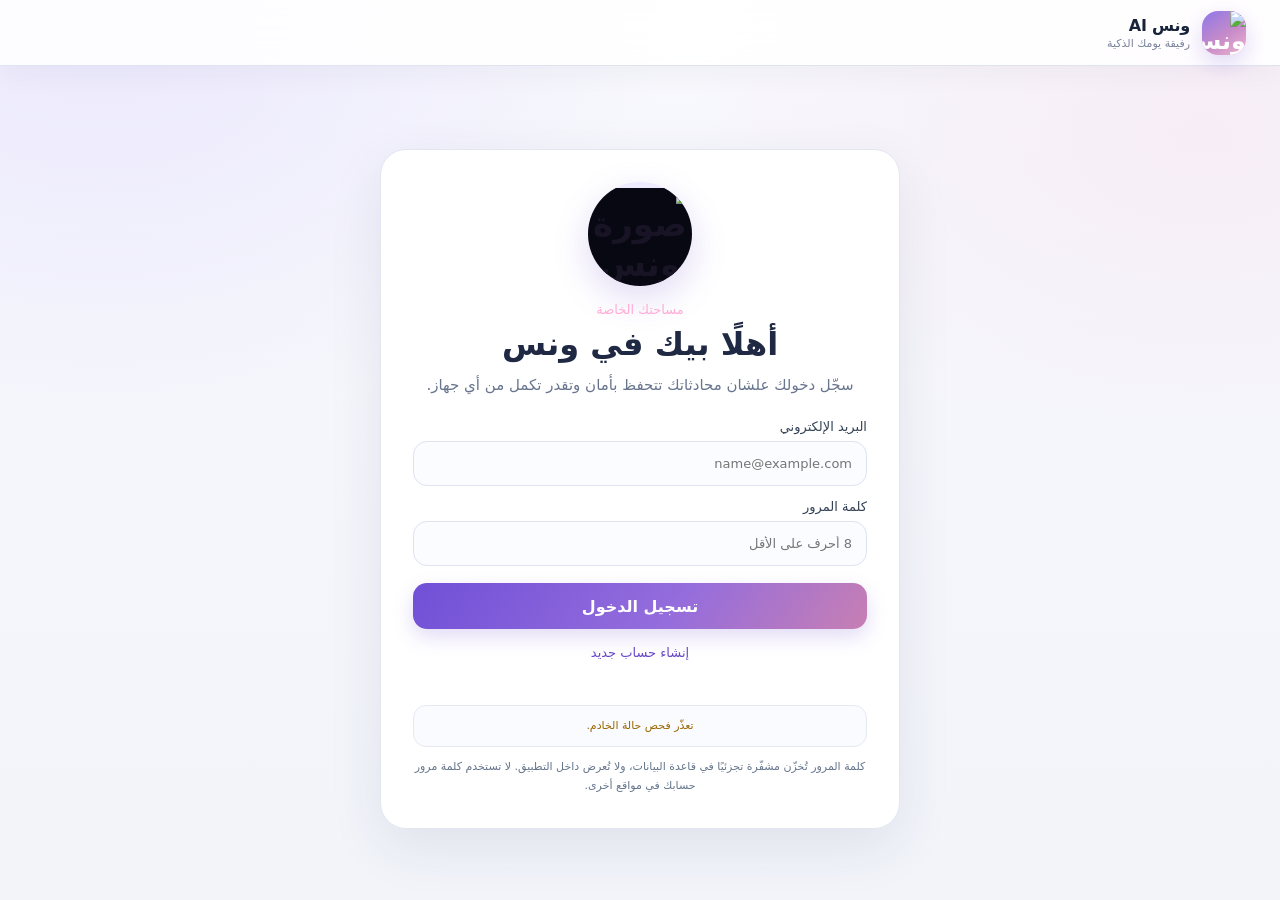
==== public/index.html @ b1a5c048 "Sync Wens portrait layout in published assets" ====
<!doctype html>
<html lang="ar" dir="rtl">
<head>
<meta charset="utf-8">
<meta name="viewport" content="width=device-width,initial-scale=1,viewport-fit=cover">
<meta name="theme-color" content="#f4f7fb">
<meta name="description" content="ونس AI رفيقتك الذكية باللغة العربية واللهجة المصرية. دردشة ذكية، مساعد شخصي، ومساعدة في فهم الملفات والإجابة عن أسئلتك.">
<meta name="robots" content="index,follow,max-image-preview:large">
<link rel="canonical" href="https://wens-ai-backend-b142.naqashy1.workers.dev/">
<link rel="manifest" href="/manifest.json">
<link rel="stylesheet" href="/style.css">
<meta property="og:type" content="website">
<meta property="og:locale" content="ar_EG">
<meta property="og:site_name" content="ونس AI">
<meta property="og:title" content="ونس AI – رفيقتك الذكية باللهجة المصرية">
<meta property="og:description" content="اتكلم مع ونس، رفيقتك الذكية. اسأل، اتعلم، وافهم ملفاتك في محادثة واحدة.">
<meta property="og:url" content="https://wens-ai-backend-b142.naqashy1.workers.dev/">
<meta name="twitter:card" content="summary">
<title>ونس AI – رفيقتك الذكية باللهجة المصرية</title>
<script type="application/ld+json">
{"@context":"https://schema.org","@type":"SoftwareApplication","name":"ونس AI","alternateName":"Wens AI","applicationCategory":"UtilitiesApplication","operatingSystem":"Web, Android, iOS","inLanguage":"ar-EG","description":"رفيقة ذكية للمحادثة والمساعدة باللغة العربية واللهجة المصرية.","url":"https://wens-ai-backend-b142.naqashy1.workers.dev/"}
</script>
<style>.messages{max-height:min(60vh,620px);min-height:150px;overflow:auto}.bubble-text{white-space:pre-wrap;overflow-wrap:anywhere}.bubble-text a{color:#6246b4;text-decoration:underline;overflow-wrap:anywhere}.execution-trace{margin-top:10px;padding-top:8px;border-top:1px solid #e2e8f0;color:#6848c7;font-size:11px}.execution-trace summary{cursor:pointer}.execution-trace ul{margin:7px 0 0;padding-inline-start:20px;color:#64748b;line-height:1.8}.admin-inline-panel{margin-top:14px;padding:14px}.admin-inline-panel iframe{display:block;width:100%;height:82vh;min-height:760px;border:1px solid #ffffff18;border-radius:16px;background:#101020}@media(max-width:480px){.admin-inline-panel{padding:9px}.admin-inline-panel iframe{height:82vh;min-height:720px}}.owner-avatar-entry{overflow:hidden;padding:0}.wens-brand-avatar{display:block;width:100%;height:100%;object-fit:cover;border-radius:inherit}.auth-avatar-wrap{width:104px;height:104px;border-radius:50%;padding:0;overflow:hidden;background:#eeeaff;box-shadow:0 12px 36px #6848c733}.auth-avatar-wrap img{display:block;width:100%;height:100%;object-fit:cover}</style>
</head>
<body>
<header class="topbar">
  <a class="brand" href="index.html"><span class="logo owner-avatar-entry" id="brandAdminEntry" tabindex="0" role="button" aria-label="مدخل مالك التطبيق"><img class="wens-brand-avatar" src="/avatar.jpg?v=real-jpg-20261119" alt="ونس"></span><span><b id="brandName">ونس AI</b><small>رفيقة يومك الذكية</small></span></a>
  <div class="top-actions"><button id="openAdminBtn" class="admin-shortcut" type="button" hidden>الإدارة</button><button id="backToAppBtn" class="admin-shortcut" type="button" hidden>العودة لونس</button><button id="logoutBtn" class="admin-shortcut" hidden>خروج</button></div>
</header>
<main class="app">
<section id="authPanel" class="panel auth-panel">
  <div class="auth-mark auth-avatar-wrap"><img src="/avatar.jpg?v=real-jpg-20261119" alt="صورة ونس"></div><p class="eyebrow">مساحتك الخاصة</p><h1 id="authTitle">أهلًا بيك في ونس</h1>
  <p class="hero-text">سجّل دخولك علشان محادثاتك تتحفظ بأمان وتقدر تكمل من أي جهاز.</p>
  <form id="authForm" class="auth-form">
    <label id="nameField" hidden>الاسم<input id="nameInput" maxlength="60" autocomplete="name" placeholder="اسمك"></label>
    <label>البريد الإلكتروني<input id="emailInput" type="email" maxlength="190" autocomplete="email" required placeholder="name@example.com"></label>
    <label>كلمة المرور<input id="passwordInput" type="password" minlength="8" maxlength="128" autocomplete="current-password" required placeholder="8 أحرف على الأقل"></label>
    <button id="authSubmit" class="btn primary" type="submit">تسجيل الدخول</button>
  </form>
  <button id="authToggle" class="text-btn auth-toggle" type="button">إنشاء حساب جديد</button>
  <p id="authStatus" class="status-line" role="status"></p><p id="systemStatus" class="system-status" role="status">جاري فحص اتصال الخدمات...</p>
  <p class="disclaimer">كلمة المرور تُخزّن مشفّرة تجزئيًا في قاعدة البيانات، ولا تُعرض داخل التطبيق. لا تستخدم كلمة مرور حسابك في مواقع أخرى.</p>
</section>

<div id="appRoot" hidden>


<section class="panel">
  <div class="section-head"><div><h2>الدردشة مع ونس</h2><p id="accountLabel">محادثتك محفوظة في حسابك</p></div><div class="chat-head-actions"><button id="notificationsBtn" class="notification-toggle" type="button" aria-expanded="false" aria-label="مركز الإشعارات" hidden>🔔 <span id="notificationCount">0</span></button><button id="clearBtn" class="text-btn">مسح العرض</button></div></div>
  <section id="notificationsPanel" class="notification-center" hidden>
    <div class="notification-heading"><strong>مركز الإشعارات</strong><button id="markNotificationsReadBtn" type="button">تحديد الكل كمقروء</button></div>
    <div id="notificationList" class="notification-list"><p class="notification-empty">لا توجد إشعارات بعد.</p></div>
  </section>
  <p id="voiceStatus" class="voice-status" role="status" aria-live="polite"></p>
  <div id="voicePlayerDock" class="voice-player-dock" aria-live="polite"></div>
  <div id="messages" class="messages" aria-live="polite"><div class="message assistant"><img class="mini-avatar" src="/avatar.jpg?v=real-jpg-20261119" alt="ونس" width="30" height="30"><div class="bubble">أهلًا بيك! أنا ونس 💜 اسأليني أو احكيلي اللي في بالك.</div></div></div>
  <div class="chat-composer">
    <div id="attachmentMenu" class="attachment-menu" role="menu" aria-label="إضافة إلى المحادثة" hidden>
      <button type="button" class="attachment-option" data-action="camera">
        <span class="attachment-icon">📷</span><span><b>الكاميرا</b><small>التقط صورة وأرسلها لونس</small></span>
      </button>
      <button type="button" class="attachment-option" data-action="photos">
        <span class="attachment-icon">🖼️</span><span><b>الصور</b><small>اختر صورة من هاتفك</small></span>
      </button>
      <button type="button" class="attachment-option" data-action="files">
        <span class="attachment-icon">📎</span><span><b>الملفات</b><small>نصوص ومستندات وملفات أخرى</small></span>
      </button>
      <button type="button" class="attachment-option" data-action="plugins" aria-expanded="false">
        <span class="attachment-icon">🧩</span><span><b>المكونات الإضافية</b><small>أدوات ونس المتصلة</small></span>
        <span class="attachment-chevron">‹</span>
      </button>
      <button type="button" class="attachment-option deep-option" data-action="deep" aria-pressed="false">
        <span class="attachment-icon">🧠</span><span><b>فكّر بعمق أكبر</b><small>استدلال أعمق للمسائل الصعبة</small></span>
        <span id="deepThinkCheck" class="attachment-check" hidden>✓</span>
      </button>
    </div>
    <div id="pluginTools" class="plugin-tools" hidden>
      <div class="plugin-tools-heading"><b>أدوات ونس المتاحة</b><button id="backToAttachmentMenu" type="button" aria-label="رجوع">رجوع</button></div>
      <button type="button" data-plugin-prompt="ابحثي في الإنترنت عن: ">🌐 البحث في الإنترنت</button>
      <button type="button" data-plugin-prompt="افتحي هذا الموقع واستخدمي متصفح ونس لقراءته: ">🌍 متصفح المواقع</button>
      <button type="button" data-plugin-prompt="اعرضي مهامي المحفوظة وساعديني في تنظيمها.">✅ إدارة المهام</button>
      <button type="button" data-plugin-prompt="احسبي لي: ">🧮 الحاسبة</button>
      <button type="button" data-plugin-prompt="ابحثي في سجل محادثاتي عن: ">🗂️ البحث في المحادثات</button>
      <button type="button" data-plugin-prompt="احفظي في ذاكرتك الخاصة هذا التفضيل غير الحساس فقط: ">🧠 حفظ تفضيل في الذاكرة</button>
      <button type="button" data-plugin-prompt="اعرضي المعلومات غير الحساسة التي حفظتيها في ذاكرتي الخاصة.">📚 عرض ذاكرتي</button>
      <button type="button" data-plugin-prompt="احذفي من ذاكرتي الخاصة المعلومة التالية فقط: ">🧹 حذف معلومة من الذاكرة</button>
      <button type="button" data-plugin-prompt="أنشئي تطبيق ويب أو لعبة كاملة باسم ووظائف واضحة. استخدمي أداة إنشاء التطبيقات والألعاب واحفظي المشروع واعرضي معاينته ورابط تحميله.">🧩 إنشاء تطبيق أو لعبة</button>
    </div>
    <div id="deepThinkBadge" class="deep-think-badge" hidden>🧠 التفكير العميق مفعّل <button id="disableDeepThink" type="button">إيقاف</button></div>
    <div id="attachmentsPreview" class="attachments-preview" hidden></div>
    <div id="arabicCorrection" class="arabic-correction" role="status" aria-live="polite" hidden>
      <span id="arabicCorrectionText"></span>
      <button id="applyArabicCorrection" type="button">استخدم التصحيح</button>
    </div>
    <form id="chatForm" class="chat-form">
      <button id="attachMenuBtn" class="attach-menu-btn" type="button" aria-label="إضافة مرفق أو أداة" aria-expanded="false">＋</button><button id="voiceBtn" class="voice-input-btn" type="button" aria-label="التحدث وإملاء رسالة صوتية"><span aria-hidden="true">🎙️</span><span id="voiceButtonText" class="visually-hidden">اتكلم معايا</span></button>
      <input id="messageInput" placeholder="اكتب رسالتك أو أرفق ملفًا..." autocomplete="off" autocorrect="on" spellcheck="true" autocapitalize="sentences" aria-label="رسالتك" aria-describedby="arabicCorrectionText">
      <button class="send-btn" type="submit">إرسال</button>
    </form>
    <input id="cameraInput" class="visually-hidden-input" type="file" accept="image/jpeg,image/png,image/webp" capture="environment">
    <input id="photosInput" class="visually-hidden-input" type="file" accept="image/jpeg,image/png,image/webp">
    <input id="filesInput" class="visually-hidden-input" type="file" multiple accept=".txt,.md,.csv,.json,.xml,.html,.js,.css,.log,.pdf,.doc,.docx,.xls,.xlsx,.ppt,.pptx">
    <p id="attachmentStatus" class="attachment-status" role="status" aria-live="polite"></p>
  </div>
  <p class="disclaimer">رسائلك ومرفقاتك تُعالج لإعداد الرد. لا ترسل كلمات مرور أو بيانات شديدة الخصوصية.</p>
</section>
</div>
<section id="adminInlinePanel" class="panel admin-inline-panel" hidden>
  <div class="section-head">
    <div><h2>لوحة إدارة ونس</h2><p>الإدارة داخل حسابك ومن نفس صفحة ونس</p></div>
    <span class="eyebrow">PRIVATE</span>
  </div>
  <iframe id="adminFrame" title="لوحة إدارة ونس" loading="lazy" referrerpolicy="same-origin" src="about:blank"></iframe>
</section>
</main>
<footer>ونس AI • نسخة تطويرية</footer>
<script src="app.js"></script>
</body></html>
---- style.css ----
:root{--purple:#a28bff;--pink:#ff9acb;--bg:#101020;--text:#f7f5ff;--muted:#b7b4ce;--line:#34324d}*{box-sizing:border-box}html{color-scheme:dark}body{margin:0;background:radial-gradient(ellipse at 50% 0%,#a28bff26 0,var(--bg) 55%);color:var(--text);font-family:system-ui,-apple-system,"Segoe UI",sans-serif;min-height:100vh}.topbar{display:flex;justify-content:space-between;align-items:center;padding:14px clamp(14px,4vw,34px);border-bottom:1px solid #ffffff12;position:sticky;top:0;background:#101020ef;backdrop-filter:blur(12px);z-index:4}.brand{display:flex;align-items:center;gap:10px;color:inherit;text-decoration:none}.logo{width:42px;height:42px;border-radius:15px;background:linear-gradient(135deg,var(--purple),var(--pink));display:grid;place-items:center;color:#191326;font-size:24px;font-weight:900}.brand b{display:block}.brand small{display:block;color:var(--muted);font-size:11px;margin-top:2px}.admin-shortcut{border:1px solid #ffffff20;border-radius:12px;padding:9px 12px;color:#e9e3ff;text-decoration:none;font-size:13px}.app{width:min(760px,100%);margin:auto;padding:24px 14px 34px}.hero{text-align:center;padding:20px 10px 26px}.orb{width:136px;height:136px;border-radius:50%;margin:0 auto 18px;background:radial-gradient(circle at 35% 25%,#ffe6f6,#bd9dff 46%,#5941a7);box-shadow:0 0 60px #9e82ff30;position:relative;display:grid;place-items:center}.face{width:67px;height:82px;background:linear-gradient(135deg,#f9d2c8,#f2b9bb);border-radius:46% 46% 48% 48%;position:relative;z-index:2;margin-top:12px}.hair{position:absolute;top:17px;width:75px;height:57px;border-radius:48% 48% 30% 25%;background:#382547;z-index:3;clip-path:polygon(0 0,100% 0,100% 78%,80% 53%,73% 100%,58% 57%,43% 100%,30% 58%,10% 84%)}.eye{position:absolute;width:5px;height:7px;border-radius:50%;background:#39243b;top:36px}.eye.left{right:17px}.eye.right{left:17px}.smile{position:absolute;top:53px;left:27px;width:14px;height:7px;border-bottom:2px solid #a34e68;border-radius:0 0 50% 50%}.eyebrow{color:var(--pink);font-size:13px;margin:0 0 8px}.hero h1{font-size:clamp(24px,5vw,34px);margin:0 0 10px}.hero-text{color:var(--muted);max-width:440px;line-height:1.8;margin:0 auto 20px;font-size:14px}.actions{display:flex;justify-content:center;gap:10px;flex-wrap:wrap}.btn{border:0;border-radius:14px;padding:12px 18px;font:inherit;font-weight:700;cursor:pointer;min-height:46px}.primary{background:linear-gradient(120deg,var(--purple),var(--pink));color:#1a1530}.secondary{background:#ffffff0a;border:1px solid #ffffff20;color:var(--text)}.status-line{color:var(--muted);font-size:12px;min-height:18px}.panel{background:#19192ccc;border:1px solid #ffffff12;border-radius:22px;padding:17px;margin:14px 0;box-shadow:0 16px 40px #00000014}.section-head{display:flex;align-items:center;justify-content:space-between;gap:10px}.section-head h2{font-size:17px;margin:0}.section-head p{margin:4px 0 0;color:var(--muted);font-size:12px}.text-btn{background:none;border:0;color:#d8ccff;cursor:pointer;font:inherit;font-size:12px}.messages{display:flex;flex-direction:column;gap:12px;padding:17px 0;min-height:100px;max-height:310px;overflow:auto}.message{display:flex;gap:8px;align-items:flex-end}.mini-avatar{width:30px;height:30px;flex:0 0 30px;border-radius:11px;display:grid;place-items:center;background:linear-gradient(135deg,var(--purple),var(--pink));color:#201735;font-weight:900}.bubble{max-width:85%;padding:11px 13px;border-radius:15px;background:#ffffff0b;border:1px solid #ffffff0d;font-size:13px;line-height:1.7;overflow-wrap:anywhere}.user{justify-content:flex-start}.user .bubble{background:#8e78d42b;border-color:#aa94ff28}.chat-form{display:flex;gap:8px}.chat-form input,.field input,.field textarea,.field select{min-width:0;width:100%;background:#101020;border:1px solid var(--line);border-radius:12px;padding:13px;color:var(--text);font:inherit;outline:none}.chat-form input:focus,.field input:focus,.field textarea:focus,.field select:focus{border-color:var(--purple)}.send-btn{border:0;border-radius:12px;padding:0 17px;background:var(--purple);color:#18132a;font:inherit;font-weight:800}.disclaimer{color:#9692ae;font-size:11px;line-height:1.7;margin-bottom:0}.panel video,.panel img{width:100%;max-height:350px;object-fit:contain;border-radius:14px;background:#080812;margin-top:12px}.panel[hidden]{display:none}footer{text-align:center;color:#8c88a5;font-size:11px;padding:0 10px 22px}.speaking .orb{animation:pulse 1.1s infinite alternate}@keyframes pulse{to{box-shadow:0 0 0 13px #a28bff12,0 0 70px #a28bff66}}.listening{box-shadow:0 0 0 4px #ff8cc844!important}button:focus-visible,a:focus-visible{outline:2px solid var(--pink);outline-offset:3px}@media(min-width:650px){.app{padding-top:32px}.hero{padding-bottom:32px}.panel{padding:22px}}

/* Wens visual refresh */
:root{--purple:#b49aff;--pink:#ffacd6;--bg:#0b0b16;--text:#fbf9ff;--muted:#bdb8d2;--line:#39344f}body{background:radial-gradient(ellipse at 50% -12%,#a78bfa35 0,transparent 48%),linear-gradient(180deg,#10101f 0%,#0b0b15 100%)}.topbar{background:#0d0c18eF;border-bottom-color:#ffffff18}.logo{box-shadow:0 8px 24px #a28bff35}.app{max-width:820px}.hero{padding-top:30px}.orb{width:148px;height:148px;box-shadow:0 0 0 10px #a28bff0b,0 18px 65px #a28bff30}.hero h1{letter-spacing:-.6px}.hero-text{font-size:15px}.panel{background:linear-gradient(145deg,#1d1b30f2,#141321f2);border:1px solid #ffffff18;border-radius:24px;box-shadow:0 18px 55px #0005}.section-head h2{letter-spacing:-.2px}.bubble{border-radius:17px;padding:12px 14px}.user .bubble{background:linear-gradient(135deg,#9279e52b,#d78bc51c);border-color:#b49aff35}.chat-form input,.field input,.field textarea,.field select{background:#0d0c18;border-color:#45405f;border-radius:14px;min-height:48px}.send-btn,.primary{background:linear-gradient(120deg,#b49aff,#ffacd6);box-shadow:0 8px 22px #b49aff25}.btn{transition:transform .18s ease,filter .18s ease}.btn:hover,.send-btn:hover{filter:brightness(1.08);transform:translateY(-1px)}.admin-shortcut{background:#ffffff08}.status-line{padding-top:4px}@media(max-width:480px){.app{padding-inline:12px}.hero{padding-top:20px}.panel{padding:15px;border-radius:20px}.chat-form{gap:6px}.send-btn{padding-inline:14px}}
[hidden]{display:none!important}
.top-actions{display:flex;align-items:center;gap:8px}
.auth-panel{max-width:520px;margin:40px auto;padding:clamp(20px,5vw,32px);text-align:center}
.auth-mark{width:64px;height:64px;margin:0 auto 16px;border-radius:22px;display:grid;place-items:center;background:linear-gradient(135deg,var(--purple),var(--pink));color:#191326;font-size:34px;font-weight:900;box-shadow:0 12px 36px #a28bff35}
.auth-panel h1{font-size:clamp(24px,5vw,32px);margin:5px 0 9px}
.auth-form{display:grid;gap:13px;margin-top:20px;text-align:right}
.auth-form label,.call-controls label{display:grid;gap:7px;color:#e8e3f8;font-size:13px}
.auth-form input,.call-controls input{min-width:0;width:100%;background:#0d0c18;border:1px solid #45405f;border-radius:13px;padding:14px;color:var(--text);font:inherit}
.auth-form .btn{width:100%;margin-top:4px}
.auth-toggle{margin-top:15px;color:#d8ccff;font-size:13px}
.auth-form button:disabled{opacity:.6;cursor:wait}
.call-controls{display:grid;gap:13px;margin-top:16px}
.call-controls .actions{justify-content:flex-start}
.video-stage{position:relative;margin-top:18px;border:1px solid #ffffff20;border-radius:18px;overflow:hidden;background:#080812;padding:12px}
.video-grid{display:grid;grid-template-columns:repeat(auto-fit,minmax(180px,1fr));gap:10px}
.remote-tile{position:relative;min-height:150px;background:#171527;border-radius:14px;overflow:hidden}
.remote-video{width:100%;height:100%;min-height:180px;object-fit:cover}
.remote-label{position:absolute;z-index:2;bottom:8px;right:9px;background:#090817c9;padding:5px 9px;border-radius:9px;font-size:11px}
.local-video-box{position:relative;margin-top:10px;width:min(190px,45%);min-height:115px;border-radius:14px;overflow:hidden;background:#171527}
.local-video-box video{display:block;width:100%;height:100%;min-height:115px;object-fit:cover}
.local-video-box small{position:absolute;bottom:7px;right:8px;background:#090817c9;padding:4px 8px;border-radius:8px}
.avatar-chip{display:flex;align-items:center;gap:8px;padding:7px 10px;margin:0 auto 12px;width:max-content;border:1px solid #b49aff4b;background:#b49aff13;border-radius:30px}
.avatar-chip span{width:33px;height:33px;border-radius:50%;display:grid;place-items:center;background:linear-gradient(135deg,#b49aff,#ffacd6);color:#20152f;font-weight:900;font-size:19px}
.avatar-chip small{color:#e9e1ff}
.avatar-chip.speaking span{animation:avatarTalk .45s infinite alternate;box-shadow:0 0 0 7px #b49aff20}
@keyframes avatarTalk{to{transform:scale(1.12);filter:brightness(1.2)}}
.btn.danger{background:#9d3452;color:#fff}
@media(max-width:480px){.top-actions{gap:5px}.top-actions .admin-shortcut{font-size:11px;padding:8px}.auth-panel{margin:22px auto}.video-grid{grid-template-columns:1fr}.local-video-box{width:58%}}

.system-status{margin:14px 0 0;padding:10px 12px;border-radius:12px;background:#ffffff08;border:1px solid #ffffff15;color:#ffcf8f;font-size:11px;line-height:1.8}
.system-status.all-ready{color:#9be7c1;border-color:#4bba8a55;background:#35a87812}

/* Speech-driven avatar mouth motion (visual approximation, not photoreal lip sync). */
.face.talking .smile{height:11px;width:13px;top:51px;border:2px solid #a34e68;border-top:0;border-radius:0 0 55% 55%;animation:mouthTalk .16s infinite alternate}.orb.talking{animation:avatarSpeak .55s infinite alternate}.face.talking{animation:faceSpeak .55s infinite alternate}@keyframes mouthTalk{from{transform:scaleY(.45)}to{transform:scaleY(1.25)}}@keyframes avatarSpeak{to{filter:brightness(1.12);box-shadow:0 0 0 9px #a28bff14,0 0 65px #a28bff65}}@keyframes faceSpeak{to{transform:translateY(1px)}}

/* Photoreal Wens profile */
.hero-portrait{display:block;width:clamp(142px,32vw,192px);height:clamp(142px,32vw,192px);object-fit:cover;object-position:center 34%;border-radius:50%;margin:0 auto 20px;border:3px solid #d4baff;box-shadow:0 0 0 9px #a28bff14,0 16px 55px #a28bff40;background:#20172e}.mini-avatar{overflow:hidden;object-fit:cover;border:1px solid #ffffff28}.avatar-chip img{width:42px;height:42px;object-fit:cover;object-position:center 34%;border-radius:50%;border:2px solid #c9b4ff;box-shadow:0 0 0 4px #b49aff20}.avatar-chip.speaking img{animation:avatarTalk .45s infinite alternate;box-shadow:0 0 0 7px #b49aff20}

/* ChatGPT-style attachment menu and composer */
[hidden]{display:none!important}
.chat-composer{position:relative;margin-top:8px}
.chat-form{align-items:center;gap:8px}
.chat-form input{flex:1;min-height:48px;font-size:14px}
.attach-menu-btn{width:46px;height:46px;flex:0 0 46px;border:1px solid #ffffff22;border-radius:50%;background:#29253a;color:#f8f4ff;font-size:30px;line-height:1;display:grid;place-items:center;cursor:pointer;transition:transform .18s,background .18s}
.attach-menu-btn[aria-expanded="true"]{background:linear-gradient(135deg,var(--purple),var(--pink));color:#21182f;transform:rotate(45deg)}
.attachment-menu,.plugin-tools{position:absolute;z-index:30;right:0;bottom:calc(100% + 12px);width:min(310px,calc(100vw - 54px));padding:9px;border:1px solid #ffffff22;border-radius:24px;background:rgba(35,32,49,.98);box-shadow:0 18px 48px #0008;backdrop-filter:blur(18px);animation:menuRise .16s ease-out}
@keyframes menuRise{from{opacity:0;transform:translateY(8px) scale(.98)}to{opacity:1;transform:translateY(0) scale(1)}}
.attachment-option{width:100%;min-height:65px;padding:9px 10px;display:flex;align-items:center;gap:13px;border:0;border-radius:16px;background:transparent;color:var(--text);text-align:right;font:inherit;cursor:pointer}
.attachment-option:hover,.attachment-option:focus-visible,.plugin-tools>button:hover{background:#ffffff12}
.attachment-option>span:nth-child(2){display:grid;gap:2px;flex:1}
.attachment-option b{font-size:14px;font-weight:700}
.attachment-option small{color:var(--muted);font-size:11px}
.attachment-icon{width:42px;height:42px;flex:0 0 42px;display:grid;place-items:center;border-radius:50%;background:#ffffff13;font-size:21px}
.attachment-chevron{font-size:25px;color:var(--muted)}
.attachment-check{color:#a8f0c7;font-weight:900;font-size:20px}
.deep-option[aria-pressed="true"]{background:#b49aff20}
.plugin-tools{padding:12px}
.plugin-tools-heading{display:flex;align-items:center;justify-content:space-between;padding:4px 7px 9px;font-size:13px;color:#e8ddff}
.plugin-tools-heading button{border:0;background:transparent;color:#c9b9ff;font:inherit;font-size:12px}
.plugin-tools>button{display:block;width:100%;padding:12px 10px;border:0;border-radius:12px;background:transparent;color:var(--text);text-align:right;font:inherit;font-size:13px}
.deep-think-badge{display:flex;align-items:center;justify-content:space-between;margin:0 0 8px;padding:7px 11px;border:1px solid #b49aff50;border-radius:12px;background:#9f87ff17;color:#e5d9ff;font-size:12px}
.deep-think-badge button{border:0;background:none;color:#ffb6d7;font:inherit;font-size:11px}
.attachments-preview{display:flex;flex-wrap:wrap;gap:8px;margin:0 0 9px}
.attachment-chip{max-width:100%;display:flex;align-items:center;gap:8px;padding:7px 9px;border:1px solid #ffffff20;border-radius:14px;background:#ffffff0c;color:var(--text);font-size:11px}
.attachment-chip img{width:42px;height:42px;object-fit:cover;border-radius:9px;background:#080812;margin:0}
.attachment-chip span{max-width:160px;overflow:hidden;text-overflow:ellipsis;white-space:nowrap}
.attachment-chip button{width:25px;height:25px;border:0;border-radius:50%;background:#ffffff15;color:#fff;font-size:16px}
.attachment-status{min-height:16px;margin:5px 5px 0;color:#ffcadb;font-size:11px}
.visually-hidden-input{position:absolute;width:1px;height:1px;overflow:hidden;clip:rect(0,0,0,0);white-space:nowrap;clip-path:inset(50%)}
.message-attachments{display:flex;flex-wrap:wrap;gap:7px;margin-top:8px}
.message-attachments img{display:block;width:auto;max-width:min(220px,58vw);max-height:230px;object-fit:contain;border:1px solid #ffffff24;border-radius:13px;background:#080812;margin:0}
.message-attachment-name{padding:6px 9px;border-radius:9px;background:#ffffff12;color:#e8dfff;font-size:11px}
@media(max-width:420px){.attachment-menu,.plugin-tools{width:min(300px,calc(100vw - 42px));right:-2px}.attachment-option{min-height:61px}.chat-form{gap:6px}.attach-menu-btn{width:42px;height:42px;flex-basis:42px}.send-btn{padding:0 13px}}


/* Wens full-screen mobile app layout */
html,body{width:100%;height:100%;height:100dvh;overflow:hidden}
body{min-height:0;display:flex;flex-direction:column}
.topbar{flex:0 0 auto;min-height:62px;padding-top:max(8px,env(safe-area-inset-top));padding-bottom:8px}
main.app{width:min(1120px,100%);max-width:100%;height:0;min-height:0;flex:1 1 auto;overflow:hidden;display:flex;flex-direction:column;padding:10px clamp(10px,2vw,24px) max(8px,env(safe-area-inset-bottom));margin:0 auto}
#appRoot:not([hidden]){display:flex;height:100%;min-height:0;flex:1 1 auto;flex-direction:column;gap:10px;overflow:hidden}
#appRoot .hero{display:grid;grid-template-columns:72px minmax(0,1fr);grid-template-rows:auto auto auto auto auto;column-gap:12px;row-gap:1px;align-items:center;text-align:right;padding:2px 5px 7px;flex:0 0 auto}
#appRoot .hero-portrait{grid-column:1;grid-row:1/6;width:68px;height:68px;object-fit:cover;object-position:center 34%;margin:0;border-radius:50%;border:2px solid #d4baff;box-shadow:0 0 0 5px #a28bff14}
#appRoot .hero .eyebrow{grid-column:2;margin:0;font-size:11px}
#appRoot .hero h1{grid-column:2;font-size:clamp(17px,4.2vw,22px);margin:0;line-height:1.35}
#appRoot .hero .hero-text{grid-column:2;font-size:12px;line-height:1.4;margin:0;max-width:none}
#appRoot .hero .actions{grid-column:2;justify-content:flex-start;gap:7px;margin-top:4px}
#appRoot .hero .btn{min-height:36px;padding:7px 11px;border-radius:11px;font-size:12px}
#appRoot .hero .status-line{grid-column:2;min-height:14px;font-size:10px;margin:0;padding:0}
.voice-player-dock:empty{display:none}
.voice-player-dock{grid-column:1/-1;width:100%;padding:2px 4px}
#appRoot>.panel{display:flex;flex:1 1 auto;flex-direction:column;min-height:0;overflow:hidden;margin:0;padding:12px}
#appRoot>.panel>.section-head{flex:0 0 auto}
#appRoot .messages{display:flex;flex:1 1 auto;flex-direction:column;min-height:0;max-height:none!important;overflow-x:hidden;overflow-y:auto;overscroll-behavior:contain;padding:12px 0}
#appRoot .chat-composer{flex:0 0 auto;margin-top:4px}
#appRoot .chat-composer .chat-form{flex:0 0 auto}
#appRoot .panel>.disclaimer{flex:0 0 auto;margin-top:5px;font-size:9px;line-height:1.35}
footer{display:none}
.auth-panel{width:min(520px,100%);max-height:100%;overflow:auto;align-self:center;margin:auto}
/* Full-screen owner console: no nested headers or clipped iframe on phones. */
#adminInlinePanel:not([hidden]){
  position:fixed!important;inset:0!important;z-index:9999!important;
  display:flex!important;flex-direction:column;width:100vw;
  height:100vh;height:100dvh;max-height:100dvh;min-height:0;flex:initial;
  overflow:hidden;margin:0!important;padding:0!important;border:0!important;
  border-radius:0!important;background:#f4f7fb!important;box-shadow:none!important;
}
#adminInlinePanel>.section-head{display:none!important}
#adminInlinePanel .adminFrame,#adminInlinePanel iframe{
  display:block;width:100%;height:100vh;height:100dvh;min-height:100%;
  flex:1 1 auto;border:0;border-radius:0;background:#f4f7fb;
}
.voice-replay-btn{display:inline-flex;align-items:center;justify-content:center;margin-top:9px;padding:6px 10px;border:1px solid #b49aff55;border-radius:10px;background:#b49aff16;color:#e9ddff;font:inherit;font-size:11px;cursor:pointer}
.voice-replay-btn:disabled{opacity:.6}
.voice-player-shell{display:grid;gap:5px;width:100%;margin-top:8px;padding:8px;border:1px solid #b49aff35;border-radius:12px;background:#100f1c}
.voice-player-label{font-size:10px;color:#d5c9ff}
.voice-audio-player{display:block;width:100%;height:38px;max-width:100%;margin:0;background:#f3f0fa;border-radius:8px}
@media(max-width:480px){
  .topbar{min-height:58px}
  main.app{padding:7px 8px max(6px,env(safe-area-inset-bottom))}
  #appRoot:not([hidden]){gap:6px}
  #appRoot .hero{grid-template-columns:58px minmax(0,1fr);column-gap:9px;padding:0 3px 4px}
  #appRoot .hero-portrait{width:54px;height:54px}
  #appRoot .hero h1{font-size:17px}
  #appRoot .hero .hero-text{font-size:11px}
  #appRoot .hero .btn{min-height:33px;padding:6px 9px;font-size:11px}
  #appRoot>.panel{padding:9px;border-radius:16px}
  #appRoot>.panel>.section-head h2{font-size:15px}
  #appRoot>.panel>.section-head p{font-size:10px}
  #appRoot .messages{padding:8px 0;gap:9px}
  #appRoot .bubble{max-width:91%;font-size:12px;padding:9px 10px}
}
@supports not (height:100dvh){html,body{height:100vh}}


/* Wens professional light chat UI — shared visual language with the owner console. */
:root{--purple:#6848c7;--pink:#b43d83;--bg:#f4f7fb;--text:#1e293b;--muted:#64748b;--line:#dbe3ef}
html{color-scheme:light}
body{background:#f4f7fb;color:#1e293b}
.topbar{background:rgba(255,255,255,.96);color:#172033;border-bottom:1px solid #e2e8f0;box-shadow:0 2px 12px #17203308;backdrop-filter:blur(14px)}
.brand{color:#172033}
.brand small{color:#64748b}
.logo{background:linear-gradient(135deg,#a78bfa,#f0a5cf);color:#2b2142;box-shadow:none}
#brandAdminEntry{cursor:pointer;user-select:none;touch-action:manipulation}
main.app{width:min(1120px,100%);max-width:100%;height:0;min-height:0;flex:1 1 auto;overflow:hidden;display:flex;flex-direction:column;padding:12px clamp(9px,2vw,24px) max(8px,env(safe-area-inset-bottom));margin:0 auto}
#appRoot:not([hidden]){display:flex;height:100%;min-height:0;flex:1 1 auto;flex-direction:column;gap:0;overflow:hidden}
#appRoot>.panel{display:flex;flex:1 1 auto;flex-direction:column;min-height:0;overflow:hidden;margin:0;padding:clamp(12px,2vw,22px);background:#fff;color:#1e293b;border:1px solid #e2e8f0;border-radius:22px;box-shadow:0 12px 36px #1720330b}
#appRoot>.panel>.section-head{flex:0 0 auto;padding-bottom:10px;border-bottom:1px solid #eef2f7}
#appRoot>.panel>.section-head h2{color:#172033;font-size:clamp(17px,3vw,21px);font-weight:800}
#appRoot>.panel>.section-head p{color:#64748b;font-size:12px}
#appRoot .text-btn{color:#6848c7}
#appRoot .messages{display:flex;flex:1 1 auto;flex-direction:column;min-height:0;max-height:none!important;overflow-x:hidden;overflow-y:auto;overscroll-behavior:contain;-webkit-overflow-scrolling:touch;padding:14px 2px;gap:13px}
#appRoot .message{gap:8px;align-items:flex-end}
#appRoot .mini-avatar{width:32px;height:32px;flex:0 0 32px;border-radius:50%;border:1px solid #e4dcf8;background:#f2efff;object-fit:cover}
#appRoot .bubble{max-width:min(88%,720px);padding:13px 15px;border-radius:18px;background:#f8fafc;border:1px solid #e2e8f0;color:#253247;font-size:14px;line-height:1.85;box-shadow:0 2px 8px #17203306}
#appRoot .user .bubble{background:#f2efff;border-color:#ddd5fb;color:#34245d}
#appRoot .bubble-text a{color:#5b43ac}
#appRoot .execution-trace{border-top-color:#e2e8f0;color:#6848c7}
#appRoot .execution-trace ul{color:#64748b}
#appRoot .voice-replay-btn{border:1px solid #d9d1f3;border-radius:10px;background:#fff;color:#6045b4;font-size:12px;font-weight:700}
#appRoot .voice-replay-btn:disabled{opacity:.65}
#appRoot .voice-player-shell{background:#f8fafc;border:1px solid #dbe3ef;border-radius:13px}
#appRoot .voice-player-label{color:#475569;font-size:11px}
#appRoot .voice-audio-player{background:#fff;border:1px solid #e2e8f0}
#appRoot .voice-device-note{margin:8px 0 0;color:#64748b;font-size:11px}
#appRoot .chat-composer{position:relative;flex:0 0 auto;margin-top:5px;padding-top:10px;border-top:1px solid #eef2f7}
#appRoot .chat-form{display:flex;align-items:center;gap:8px}
#appRoot .chat-form input{min-width:0;flex:1;min-height:50px;padding:12px 14px;background:#fff;border:1px solid #cbd5e1;border-radius:15px;color:#172033;font-size:14px}
#appRoot .chat-form input::placeholder{color:#94a3b8}
#appRoot .chat-form input:focus{border-color:#9b85df;box-shadow:0 0 0 3px #6848c714}
#appRoot .send-btn{min-height:46px;padding:0 17px;border-radius:13px;background:#6848c7;color:#fff;font-weight:800;box-shadow:none}
#appRoot .attach-menu-btn,#appRoot .voice-input-btn{width:44px;height:44px;min-width:44px;flex:0 0 44px;border:1px solid #dbe3ef;border-radius:50%;background:#fff;color:#475569;font-size:22px;line-height:1;display:grid;place-items:center;cursor:pointer}
#appRoot .voice-input-btn{font-size:18px;color:#6848c7}
#appRoot .voice-input-btn.listening{background:#fce7f3;border-color:#f9a8d4;color:#be185d;box-shadow:0 0 0 3px #f9a8d433}
#appRoot .attach-menu-btn[aria-expanded="true"]{background:#eeeaff;border-color:#c4b5fd;color:#5b21b6;transform:rotate(45deg)}
#appRoot .attachment-menu,#appRoot .plugin-tools{background:rgba(255,255,255,.99);border:1px solid #e2e8f0;color:#1e293b;box-shadow:0 18px 45px #1720331a}
#appRoot .attachment-option{color:#1e293b}
#appRoot .attachment-option:hover,#appRoot .attachment-option:focus-visible,#appRoot .plugin-tools>button:hover{background:#f1f5f9}
#appRoot .attachment-option small{color:#64748b}
#appRoot .attachment-icon{background:#f1edff;color:#6848c7}
#appRoot .plugin-tools-heading{color:#334155}
#appRoot .plugin-tools-heading button{color:#6848c7}
#appRoot .plugin-tools>button{color:#334155}
#appRoot .deep-think-badge{background:#f5f3ff;border-color:#ddd6fe;color:#4c1d95}
#appRoot .deep-think-badge button{color:#9d174d}
#appRoot .attachment-chip{background:#f8fafc;border-color:#e2e8f0;color:#334155}
#appRoot .attachment-chip button{background:#e2e8f0;color:#334155}
#appRoot .message-attachment-name{background:#f1edff;color:#4c1d95}
#appRoot .attachment-status{color:#64748b}
#appRoot .panel>.disclaimer{flex:0 0 auto;margin-top:8px;color:#64748b;font-size:10px;line-height:1.6}
#appRoot .voice-status{flex:0 0 auto;margin:8px 0 0;padding:7px 10px;border-radius:10px;background:#f8fafc;color:#64748b;font-size:11px;line-height:1.6}
#appRoot .voice-status:empty{display:none}
#appRoot .voice-player-dock:empty{display:none}
#appRoot .voice-player-dock{width:100%;flex:0 0 auto}
#appRoot .visually-hidden{position:absolute;width:1px;height:1px;padding:0;margin:-1px;overflow:hidden;clip:rect(0,0,0,0);white-space:nowrap;border:0}
.auth-panel{background:#fff;color:#1e293b;border:1px solid #e2e8f0;box-shadow:0 12px 36px #1720330b}
.auth-form label{color:#334155}
.auth-form input{background:#fff;border-color:#cbd5e1;color:#172033}
.auth-toggle{color:#6848c7}
.system-status{background:#f8fafc;border-color:#e2e8f0;color:#9a6700}
.system-status.all-ready{background:#ecfdf5;border-color:#a7f3d0;color:#047857}
.disclaimer{color:#64748b}
@media(max-width:480px){
  .topbar{min-height:58px;padding-inline:12px}
  .logo{width:40px;height:40px;border-radius:13px}
  main.app{padding:8px 8px max(6px,env(safe-area-inset-bottom))}
  #appRoot>.panel{padding:11px 10px 9px;border-radius:17px}
  #appRoot>.panel>.section-head{padding-bottom:8px}
  #appRoot .messages{padding:10px 0;gap:10px}
  #appRoot .bubble{max-width:91%;font-size:13px;padding:10px 12px}
  #appRoot .chat-form{gap:6px}
  #appRoot .chat-form input{min-height:46px;padding:10px;font-size:13px}
  #appRoot .send-btn{min-height:44px;padding:0 13px;font-size:13px}
  #appRoot .attach-menu-btn,#appRoot .voice-input-btn{width:40px;height:40px;min-width:40px;flex-basis:40px}
  #appRoot .panel>.disclaimer{font-size:9px;margin-top:5px}
  #appRoot .voice-status{font-size:10px;margin-top:5px}
}
@supports not (height:100dvh){html,body{height:100vh}}

.generated-project-card{display:grid;gap:10px;width:min(100%,760px);margin:12px 0;padding:12px;border:1px solid #dbe3ef;border-radius:17px;background:#fff;color:#1e293b;box-shadow:0 8px 24px #1720330b}
.generated-project-heading{display:flex;align-items:center;justify-content:space-between;gap:10px;flex-wrap:wrap}
.generated-project-heading strong{font-size:14px;color:#172033}
.generated-project-heading span{padding:5px 9px;border-radius:20px;background:#f1edff;color:#6848c7;font-size:11px;font-weight:700}
.generated-project-preview{display:block;width:100%;height:clamp(300px,58vw,440px);border:1px solid #e2e8f0;border-radius:13px;background:#fff}
.generated-project-actions{display:flex;gap:9px;flex-wrap:wrap}
.generated-project-actions a{display:inline-flex;align-items:center;justify-content:center;min-height:40px;padding:9px 13px;border:1px solid #d7d0ef;border-radius:12px;color:#5b43ac;background:#f8f6ff;text-decoration:none;font-size:12px;font-weight:700}
.generated-project-actions a:hover{background:#eeeaff}
@media(max-width:480px){.generated-project-card{padding:9px;border-radius:14px}.generated-project-preview{height:360px}.generated-project-actions a{flex:1}}


/* Search and execution activity in the chat */
.activity-bubble{display:flex;align-items:center;gap:10px;color:var(--muted);min-height:44px}
.activity-spinner{width:15px;height:15px;flex:0 0 15px;border:2px solid currentColor;border-left-color:transparent;border-radius:50%;animation:wens-activity-spin .8s linear infinite}
.activity-label{font-size:13px;line-height:1.7}
@keyframes wens-activity-spin{to{transform:rotate(360deg)}}
.research-trace,.source-trace{margin-top:12px;border:1px solid #e3e7ef;border-radius:13px;padding:9px 11px;background:#f8fafc;color:#344054}
.research-trace summary,.source-trace summary{cursor:pointer;color:#5840a8;font-size:12px;font-weight:700;list-style-position:inside}
.research-trace ul,.source-trace ul{margin:9px 0 2px;padding:0 18px 0 0;color:#475467;font-size:12px;line-height:1.9;overflow-wrap:anywhere}
.research-trace li,.source-trace li{margin:3px 0}
.research-trace .trace-completed{color:#166534}
.research-trace .trace-failed{color:#b42318}
.research-trace .trace-pending{color:#475467}
.source-trace a{color:#49368f;text-decoration:underline;text-underline-offset:2px}

/* Egyptian Arabic spelling correction */
.arabic-correction{display:flex;align-items:center;justify-content:flex-start;gap:9px;flex-wrap:wrap;margin:0 4px 8px;padding:8px 11px;border:1px solid #d8cef5;border-radius:12px;background:#f8f5ff;color:#49368f;font-size:12px;line-height:1.6}
.arabic-correction[hidden]{display:none!important}
.arabic-correction button{border:0;border-radius:9px;background:#6848c7;color:#fff;padding:6px 11px;font:inherit;font-weight:700;cursor:pointer}
.arabic-correction button:focus-visible{outline:2px solid #342078;outline-offset:2px}
.activity-bubble{display:flex;align-items:center;gap:10px;color:var(--muted);min-height:44px}
.activity-spinner{width:15px;height:15px;flex:0 0 15px;border:2px solid currentColor;border-left-color:transparent;border-radius:50%;animation:wens-activity-spin .8s linear infinite}
.activity-label{font-size:13px;line-height:1.7}
@keyframes wens-activity-spin{to{transform:rotate(360deg)}}
.research-trace,.source-trace{margin-top:12px;border:1px solid #ffffff1a;border-radius:13px;padding:9px 11px;background:#ffffff05}
.research-trace summary,.source-trace summary{cursor:pointer;color:var(--purple);font-size:12px;font-weight:700;list-style-position:inside}
.research-trace ul,.source-trace ul{margin:9px 0 2px;padding:0 18px 0 0;color:var(--muted);font-size:12px;line-height:1.9;overflow-wrap:anywhere}
.research-trace li,.source-trace li{margin:3px 0}
.research-trace .trace-completed{color:#9be7c1}
.research-trace .trace-failed{color:#ffadbd}
.source-trace a{color:#c7b4ff;text-decoration:underline;text-underline-offset:2px}

/* Private in-app notification center */
.chat-head-actions{display:flex;align-items:center;gap:10px}
.notification-toggle{display:inline-flex;align-items:center;gap:6px;border:1px solid #dbe3ef;border-radius:13px;padding:7px 10px;background:#fff;color:#6848c7;font:inherit;font-size:12px;font-weight:700;cursor:pointer}
.notification-toggle span{min-width:18px;height:18px;display:inline-grid;place-items:center;border-radius:20px;background:#eeeaff;color:#5b43ac;font-size:10px}
.notification-toggle.has-unread{border-color:#b9a7ef;background:#f6f3ff}
.notification-toggle.has-unread span{background:#6848c7;color:#fff}
.notification-center{margin:10px 0 0;padding:11px;border:1px solid #e2e8f0;border-radius:15px;background:#fbfcff;color:#253247}
.notification-heading{display:flex;align-items:center;justify-content:space-between;gap:10px;padding-bottom:8px;border-bottom:1px solid #e8edf4;font-size:13px}
.notification-heading button,.notification-read-btn{border:0;background:#f1edff;color:#6045b4;border-radius:9px;padding:7px 9px;font:inherit;font-size:10px;cursor:pointer}
.notification-heading button:disabled,.notification-read-btn:disabled{opacity:.5}
.notification-list{display:grid;gap:8px;max-height:220px;overflow:auto;padding-top:9px}
.notification-item{display:grid;gap:5px;padding:9px 10px;border:1px solid #e2e8f0;border-radius:11px;background:#fff;font-size:12px}
.notification-item.unread{border-color:#cfc2f4;background:#faf8ff}
.notification-item strong{font-size:12px;color:#283548}
.notification-item p{margin:0;color:#64748b;line-height:1.6}
.notification-item small{color:#94a3b8;font-size:10px}
.notification-item .notification-read-btn{justify-self:start}
.notification-empty{margin:0;padding:9px;color:#64748b;font-size:12px}
@media(max-width:480px){.notification-center{padding:8px}.notification-list{max-height:170px}.notification-toggle{padding:6px 8px}}

/* Wens 2026 premium UI refresh — responsive, accessible, and RTL-first. */
:root{--purple:#6d4bd2;--pink:#cf6ca6;--bg:#f4f5fb;--text:#18233a;--muted:#68758e;--line:#e3e7f1;--wens-accent:#6d4bd2;--wens-accent-soft:#f1edff}
html{color-scheme:light}
body{background:radial-gradient(ellipse at 8% 0%,rgba(190,174,255,.22),transparent 34%),radial-gradient(ellipse at 94% 14%,rgba(245,189,220,.18),transparent 30%),linear-gradient(180deg,#f8f8fd 0%,#f2f4fa 100%);color:var(--text);font-family:system-ui,-apple-system,"Segoe UI",Tahoma,sans-serif}
.topbar{min-height:66px;padding-inline:clamp(14px,3vw,34px);background:rgba(255,255,255,.88);border-bottom:1px solid rgba(220,224,239,.9);box-shadow:0 8px 28px rgba(34,39,70,.045);backdrop-filter:blur(18px) saturate(1.3)}
.brand{gap:12px;color:#18233a}.brand b{font-size:16px;letter-spacing:-.2px}.brand small{font-size:11px;color:#78839a}
.logo{width:44px;height:44px;border-radius:16px;background:linear-gradient(145deg,#8e78e9 0%,#c78bc8 55%,#edb4d0 100%);color:#fff;box-shadow:0 8px 22px rgba(109,75,210,.22)}
main.app{width:min(1180px,100%);padding:clamp(10px,2vw,22px) clamp(10px,2.4vw,26px) max(10px,env(safe-area-inset-bottom))}
#appRoot:not([hidden]){gap:10px}#appRoot .hero{padding:9px 10px 12px}
#appRoot .hero-portrait{border:3px solid #fff;box-shadow:0 0 0 5px rgba(109,75,210,.09),0 12px 30px rgba(48,43,83,.16)}
#appRoot .hero .eyebrow{color:#805fcf;font-weight:750;letter-spacing:.15px}#appRoot .hero h1{color:#202943;font-weight:850;letter-spacing:-.45px}#appRoot .hero .hero-text{color:#69758d}
#appRoot .hero .primary,.primary{background:linear-gradient(125deg,#7050d7,#956ddc 58%,#c77fb3);color:#fff;box-shadow:0 8px 20px rgba(109,75,210,.2)}
#appRoot .hero .secondary,.secondary{background:rgba(255,255,255,.8);border:1px solid #e0e3ef;color:#4b5670}
#appRoot>.panel{background:rgba(255,255,255,.96);border:1px solid rgba(222,226,239,.95);border-radius:26px;box-shadow:0 16px 48px rgba(31,39,73,.075),0 2px 8px rgba(31,39,73,.025);padding:clamp(13px,2vw,24px)}
#appRoot>.panel>.section-head{padding-bottom:13px;border-bottom:1px solid #edf0f6}#appRoot>.panel>.section-head h2{color:#202943;font-size:clamp(17px,2.4vw,22px)}#appRoot>.panel>.section-head p{color:#7b8499}
#appRoot .messages{gap:15px;padding:16px 3px}#appRoot .message{gap:9px}
#appRoot .mini-avatar{border:2px solid #fff;box-shadow:0 2px 8px rgba(39,43,76,.12)}
#appRoot .bubble{border-radius:19px;border:1px solid #e8eaf2;background:linear-gradient(145deg,#fff,#f9faff);color:#27334b;box-shadow:0 4px 14px rgba(36,44,78,.045);font-size:14px;line-height:1.9}
#appRoot .user .bubble{border-color:#e3dcfb;background:linear-gradient(145deg,#f3efff,#eeeaff);color:#34285c}
#appRoot .bubble-text a{color:#5c43b2;text-underline-offset:3px}
#appRoot .chat-composer{padding-top:13px;border-top:1px solid #edf0f6}#appRoot .chat-form{gap:9px}
#appRoot .chat-form input{min-height:54px;border:1px solid #dfe3ef;border-radius:17px;background:#fbfcff;color:#1d2941;box-shadow:inset 0 1px 2px rgba(32,40,72,.025)}
#appRoot .chat-form input:focus{outline:none;border-color:#a997e8;background:#fff;box-shadow:0 0 0 4px rgba(109,75,210,.1)}
#appRoot .send-btn{min-height:49px;padding-inline:19px;border-radius:15px;background:linear-gradient(135deg,#6d4bd2,#8866dc);color:#fff;box-shadow:0 7px 18px rgba(109,75,210,.19)}
#appRoot .attach-menu-btn,#appRoot .voice-input-btn{border:1px solid #e0e4ef;background:#fff;color:#6650b6;box-shadow:0 3px 9px rgba(30,38,70,.045)}
#appRoot .attach-menu-btn[aria-expanded="true"]{background:#f0ecff;border-color:#cfc2f3;color:#5d43bc}
#appRoot .voice-input-btn.listening{background:#fff0f7;border-color:#eca8ca;color:#ad3e79}
#appRoot .attachment-menu,#appRoot .plugin-tools{border:1px solid #e3e6f0;border-radius:20px;box-shadow:0 18px 48px rgba(31,39,73,.16)}
#appRoot .voice-status{border:1px solid #e8eaf2;background:#fafbff;color:#65728c}
#appRoot .notification-toggle{border-color:#e1def0;background:#faf9ff;color:#6249bb}#appRoot .notification-center{border-color:#e5e8f1;background:#fbfcff}
.auth-panel{border:1px solid #e2e6f0;border-radius:26px;box-shadow:0 18px 55px rgba(31,39,73,.09);background:rgba(255,255,255,.97)}
.auth-mark{background:linear-gradient(140deg,#7554d8,#ae7cd0 60%,#e9a8c9);box-shadow:0 12px 28px rgba(109,75,210,.22)}.auth-panel h1{color:#202943}
.auth-form input,.call-controls input{border-color:#dfe3ef;border-radius:14px;background:#fbfcff;color:#1e293b}
.auth-form input:focus,.call-controls input:focus{outline:none;border-color:#a997e8;box-shadow:0 0 0 4px rgba(109,75,210,.1)}
.system-status{border:1px solid #e7e9f2;border-radius:13px;background:#fafbff}
button,a,input,textarea,select{-webkit-tap-highlight-color:transparent}
button:focus-visible,a:focus-visible,input:focus-visible,textarea:focus-visible,select:focus-visible{outline:3px solid rgba(109,75,210,.28);outline-offset:2px}
button:not(:disabled){transition:transform .16s ease,box-shadow .16s ease,background-color .16s ease}button:not(:disabled):active{transform:translateY(1px) scale(.99)}
@media(min-width:760px){#appRoot>.panel{border-radius:28px}#appRoot .bubble{font-size:14px}}
@media(max-width:480px){.topbar{min-height:60px;padding-inline:12px}.brand b{font-size:14px}.logo{width:40px;height:40px;border-radius:14px}main.app{padding:8px 8px max(8px,env(safe-area-inset-bottom))}#appRoot:not([hidden]){gap:7px}#appRoot .hero{padding:1px 4px 7px}#appRoot>.panel{padding:10px 9px 9px;border-radius:19px}#appRoot>.panel>.section-head{padding-bottom:9px}#appRoot .messages{gap:10px;padding:10px 1px}#appRoot .bubble{font-size:13px;line-height:1.8;padding:10px 12px;border-radius:16px}#appRoot .chat-composer{padding-top:9px}#appRoot .chat-form input{min-height:47px;border-radius:14px;font-size:13px}#appRoot .send-btn{min-height:44px;padding-inline:13px;border-radius:12px}#appRoot .attach-menu-btn,#appRoot .voice-input-btn{width:40px;height:40px;min-width:40px;flex-basis:40px}}
@media(prefers-reduced-motion:reduce){*,*::before,*::after{scroll-behavior:auto!important;animation-duration:.01ms!important;animation-iteration-count:1!important;transition-duration:.01ms!important}}

/* Wens real portrait and readable chat formatting */
.brand-avatar{display:block;width:44px;height:44px;flex:0 0 44px;object-fit:cover;border-radius:16px;border:2px solid #fff;box-shadow:0 6px 18px rgba(109,75,210,.18);cursor:pointer;touch-action:manipulation}
.brand-avatar:focus-visible{outline:3px solid rgba(109,75,210,.3);outline-offset:3px}
.auth-avatar{display:block;width:76px;height:76px;margin:0 auto 16px;object-fit:cover;border:3px solid #fff;border-radius:24px;box-shadow:0 10px 28px rgba(109,75,210,.18)}
#appRoot .bubble-text strong{font-weight:800;color:inherit}
#appRoot .bubble-text em{font-style:italic}
#appRoot .bubble-text del{opacity:.78}
@media(max-width:480px){.brand-avatar{width:40px;height:40px;flex-basis:40px;border-radius:14px}.auth-avatar{width:68px;height:68px;border-radius:21px}}
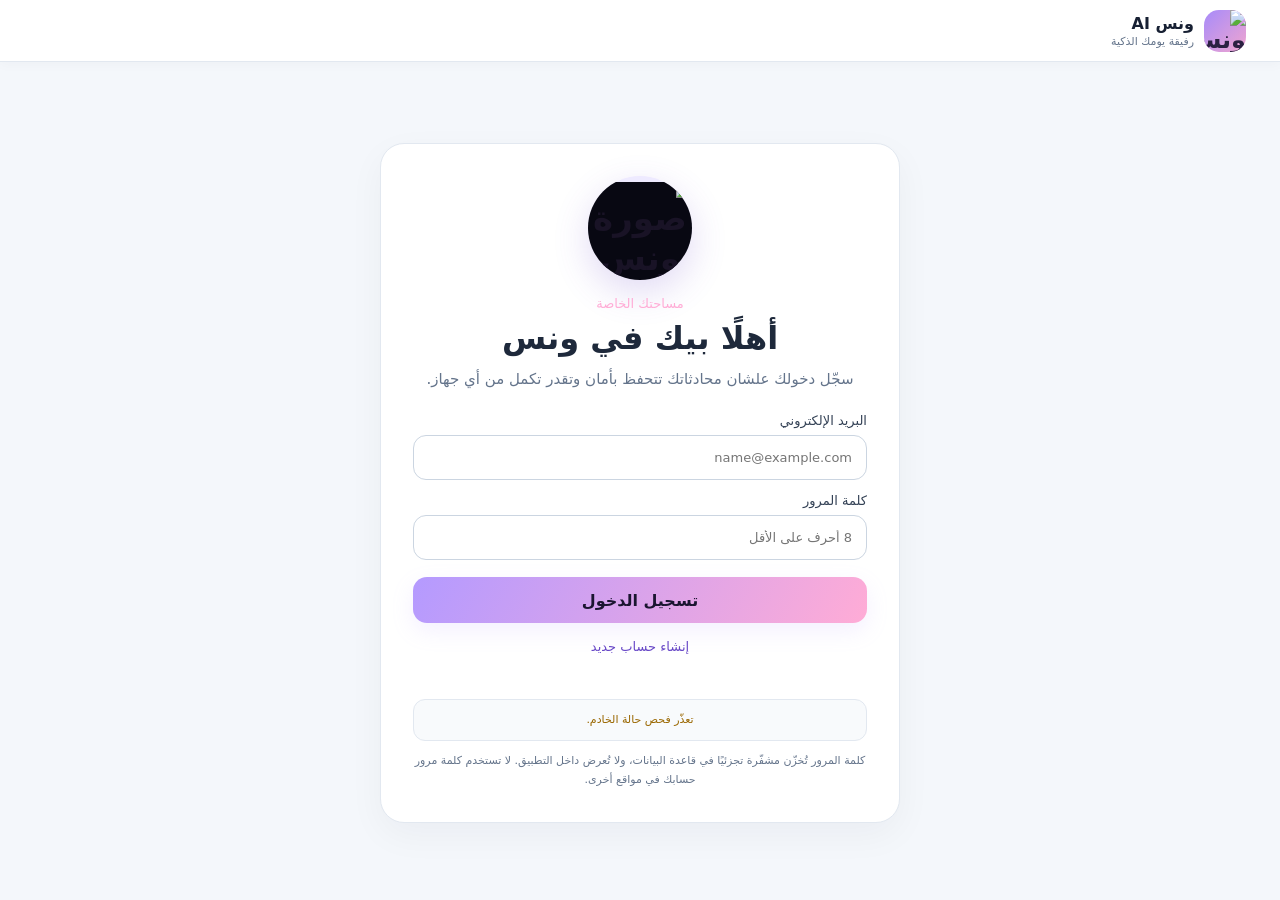
==== commit 8d7b6389: "Sync published index with conversation workspace sidebar" ====
--- a/public/index.html
+++ b/public/index.html
@@ -43,10 +43,20 @@
 </section>
 
 <div id="appRoot" hidden>
-
+<aside id="conversationSidebar" class="conversation-sidebar" aria-label="قائمة المحادثات">
+  <div class="conversation-sidebar-head">
+    <div class="conversation-sidebar-title"><strong>محادثاتك</strong><button id="closeConversationSidebarBtn" class="sidebar-close-btn" type="button" aria-label="إغلاق القائمة">×</button></div>
+    <button id="newConversationBtn" class="new-conversation-btn" type="button">＋ محادثة جديدة</button>
+    <label class="conversation-search"><span aria-hidden="true">⌕</span><input id="conversationSearchInput" type="search" placeholder="ابحث في المحادثات..." autocomplete="off" aria-label="ابحث في المحادثات"></label>
+    <button id="toggleArchivedConversationsBtn" class="archived-toggle-btn" type="button" aria-pressed="false">المحادثات المؤرشفة</button>
+  </div>
+  <div id="conversationList" class="conversation-list" aria-live="polite">
+    <p class="conversation-list-empty">جاري تحميل محادثاتك...</p>
+  </div>
+</aside>
 
 <section class="panel">
-  <div class="section-head"><div><h2>الدردشة مع ونس</h2><p id="accountLabel">محادثتك محفوظة في حسابك</p></div><div class="chat-head-actions"><button id="notificationsBtn" class="notification-toggle" type="button" aria-expanded="false" aria-label="مركز الإشعارات" hidden>🔔 <span id="notificationCount">0</span></button><button id="clearBtn" class="text-btn">مسح العرض</button></div></div>
+  <div class="section-head"><div class="chat-title-wrap"><button id="toggleConversationSidebarBtn" class="sidebar-toggle-btn" type="button" aria-label="عرض المحادثات">☰</button><div><h2 id="activeConversationTitle">الدردشة مع ونس</h2><p id="accountLabel">محادثتك محفوظة في حسابك</p></div></div><div class="chat-head-actions"><button id="newConversationQuickBtn" class="text-btn" type="button">＋ جديد</button><button id="notificationsBtn" class="notification-toggle" type="button" aria-expanded="false" aria-label="مركز الإشعارات" hidden>🔔 <span id="notificationCount">0</span></button></div></div>
   <section id="notificationsPanel" class="notification-center" hidden>
     <div class="notification-heading"><strong>مركز الإشعارات</strong><button id="markNotificationsReadBtn" type="button">تحديد الكل كمقروء</button></div>
     <div id="notificationList" class="notification-list"><p class="notification-empty">لا توجد إشعارات بعد.</p></div>
--- a/style.css
+++ b/style.css
@@ -283,53 +283,87 @@
 .notification-empty{margin:0;padding:9px;color:#64748b;font-size:12px}
 @media(max-width:480px){.notification-center{padding:8px}.notification-list{max-height:170px}.notification-toggle{padding:6px 8px}}
 
-/* Wens 2026 premium UI refresh — responsive, accessible, and RTL-first. */
-:root{--purple:#6d4bd2;--pink:#cf6ca6;--bg:#f4f5fb;--text:#18233a;--muted:#68758e;--line:#e3e7f1;--wens-accent:#6d4bd2;--wens-accent-soft:#f1edff}
-html{color-scheme:light}
-body{background:radial-gradient(ellipse at 8% 0%,rgba(190,174,255,.22),transparent 34%),radial-gradient(ellipse at 94% 14%,rgba(245,189,220,.18),transparent 30%),linear-gradient(180deg,#f8f8fd 0%,#f2f4fa 100%);color:var(--text);font-family:system-ui,-apple-system,"Segoe UI",Tahoma,sans-serif}
-.topbar{min-height:66px;padding-inline:clamp(14px,3vw,34px);background:rgba(255,255,255,.88);border-bottom:1px solid rgba(220,224,239,.9);box-shadow:0 8px 28px rgba(34,39,70,.045);backdrop-filter:blur(18px) saturate(1.3)}
-.brand{gap:12px;color:#18233a}.brand b{font-size:16px;letter-spacing:-.2px}.brand small{font-size:11px;color:#78839a}
-.logo{width:44px;height:44px;border-radius:16px;background:linear-gradient(145deg,#8e78e9 0%,#c78bc8 55%,#edb4d0 100%);color:#fff;box-shadow:0 8px 22px rgba(109,75,210,.22)}
-main.app{width:min(1180px,100%);padding:clamp(10px,2vw,22px) clamp(10px,2.4vw,26px) max(10px,env(safe-area-inset-bottom))}
-#appRoot:not([hidden]){gap:10px}#appRoot .hero{padding:9px 10px 12px}
-#appRoot .hero-portrait{border:3px solid #fff;box-shadow:0 0 0 5px rgba(109,75,210,.09),0 12px 30px rgba(48,43,83,.16)}
-#appRoot .hero .eyebrow{color:#805fcf;font-weight:750;letter-spacing:.15px}#appRoot .hero h1{color:#202943;font-weight:850;letter-spacing:-.45px}#appRoot .hero .hero-text{color:#69758d}
-#appRoot .hero .primary,.primary{background:linear-gradient(125deg,#7050d7,#956ddc 58%,#c77fb3);color:#fff;box-shadow:0 8px 20px rgba(109,75,210,.2)}
-#appRoot .hero .secondary,.secondary{background:rgba(255,255,255,.8);border:1px solid #e0e3ef;color:#4b5670}
-#appRoot>.panel{background:rgba(255,255,255,.96);border:1px solid rgba(222,226,239,.95);border-radius:26px;box-shadow:0 16px 48px rgba(31,39,73,.075),0 2px 8px rgba(31,39,73,.025);padding:clamp(13px,2vw,24px)}
-#appRoot>.panel>.section-head{padding-bottom:13px;border-bottom:1px solid #edf0f6}#appRoot>.panel>.section-head h2{color:#202943;font-size:clamp(17px,2.4vw,22px)}#appRoot>.panel>.section-head p{color:#7b8499}
-#appRoot .messages{gap:15px;padding:16px 3px}#appRoot .message{gap:9px}
-#appRoot .mini-avatar{border:2px solid #fff;box-shadow:0 2px 8px rgba(39,43,76,.12)}
-#appRoot .bubble{border-radius:19px;border:1px solid #e8eaf2;background:linear-gradient(145deg,#fff,#f9faff);color:#27334b;box-shadow:0 4px 14px rgba(36,44,78,.045);font-size:14px;line-height:1.9}
-#appRoot .user .bubble{border-color:#e3dcfb;background:linear-gradient(145deg,#f3efff,#eeeaff);color:#34285c}
-#appRoot .bubble-text a{color:#5c43b2;text-underline-offset:3px}
-#appRoot .chat-composer{padding-top:13px;border-top:1px solid #edf0f6}#appRoot .chat-form{gap:9px}
-#appRoot .chat-form input{min-height:54px;border:1px solid #dfe3ef;border-radius:17px;background:#fbfcff;color:#1d2941;box-shadow:inset 0 1px 2px rgba(32,40,72,.025)}
-#appRoot .chat-form input:focus{outline:none;border-color:#a997e8;background:#fff;box-shadow:0 0 0 4px rgba(109,75,210,.1)}
-#appRoot .send-btn{min-height:49px;padding-inline:19px;border-radius:15px;background:linear-gradient(135deg,#6d4bd2,#8866dc);color:#fff;box-shadow:0 7px 18px rgba(109,75,210,.19)}
-#appRoot .attach-menu-btn,#appRoot .voice-input-btn{border:1px solid #e0e4ef;background:#fff;color:#6650b6;box-shadow:0 3px 9px rgba(30,38,70,.045)}
-#appRoot .attach-menu-btn[aria-expanded="true"]{background:#f0ecff;border-color:#cfc2f3;color:#5d43bc}
-#appRoot .voice-input-btn.listening{background:#fff0f7;border-color:#eca8ca;color:#ad3e79}
-#appRoot .attachment-menu,#appRoot .plugin-tools{border:1px solid #e3e6f0;border-radius:20px;box-shadow:0 18px 48px rgba(31,39,73,.16)}
-#appRoot .voice-status{border:1px solid #e8eaf2;background:#fafbff;color:#65728c}
-#appRoot .notification-toggle{border-color:#e1def0;background:#faf9ff;color:#6249bb}#appRoot .notification-center{border-color:#e5e8f1;background:#fbfcff}
-.auth-panel{border:1px solid #e2e6f0;border-radius:26px;box-shadow:0 18px 55px rgba(31,39,73,.09);background:rgba(255,255,255,.97)}
-.auth-mark{background:linear-gradient(140deg,#7554d8,#ae7cd0 60%,#e9a8c9);box-shadow:0 12px 28px rgba(109,75,210,.22)}.auth-panel h1{color:#202943}
-.auth-form input,.call-controls input{border-color:#dfe3ef;border-radius:14px;background:#fbfcff;color:#1e293b}
-.auth-form input:focus,.call-controls input:focus{outline:none;border-color:#a997e8;box-shadow:0 0 0 4px rgba(109,75,210,.1)}
-.system-status{border:1px solid #e7e9f2;border-radius:13px;background:#fafbff}
-button,a,input,textarea,select{-webkit-tap-highlight-color:transparent}
-button:focus-visible,a:focus-visible,input:focus-visible,textarea:focus-visible,select:focus-visible{outline:3px solid rgba(109,75,210,.28);outline-offset:2px}
-button:not(:disabled){transition:transform .16s ease,box-shadow .16s ease,background-color .16s ease}button:not(:disabled):active{transform:translateY(1px) scale(.99)}
-@media(min-width:760px){#appRoot>.panel{border-radius:28px}#appRoot .bubble{font-size:14px}}
-@media(max-width:480px){.topbar{min-height:60px;padding-inline:12px}.brand b{font-size:14px}.logo{width:40px;height:40px;border-radius:14px}main.app{padding:8px 8px max(8px,env(safe-area-inset-bottom))}#appRoot:not([hidden]){gap:7px}#appRoot .hero{padding:1px 4px 7px}#appRoot>.panel{padding:10px 9px 9px;border-radius:19px}#appRoot>.panel>.section-head{padding-bottom:9px}#appRoot .messages{gap:10px;padding:10px 1px}#appRoot .bubble{font-size:13px;line-height:1.8;padding:10px 12px;border-radius:16px}#appRoot .chat-composer{padding-top:9px}#appRoot .chat-form input{min-height:47px;border-radius:14px;font-size:13px}#appRoot .send-btn{min-height:44px;padding-inline:13px;border-radius:12px}#appRoot .attach-menu-btn,#appRoot .voice-input-btn{width:40px;height:40px;min-width:40px;flex-basis:40px}}
-@media(prefers-reduced-motion:reduce){*,*::before,*::after{scroll-behavior:auto!important;animation-duration:.01ms!important;animation-iteration-count:1!important;transition-duration:.01ms!important}}
-
-/* Wens real portrait and readable chat formatting */
-.brand-avatar{display:block;width:44px;height:44px;flex:0 0 44px;object-fit:cover;border-radius:16px;border:2px solid #fff;box-shadow:0 6px 18px rgba(109,75,210,.18);cursor:pointer;touch-action:manipulation}
-.brand-avatar:focus-visible{outline:3px solid rgba(109,75,210,.3);outline-offset:3px}
-.auth-avatar{display:block;width:76px;height:76px;margin:0 auto 16px;object-fit:cover;border:3px solid #fff;border-radius:24px;box-shadow:0 10px 28px rgba(109,75,210,.18)}
-#appRoot .bubble-text strong{font-weight:800;color:inherit}
-#appRoot .bubble-text em{font-style:italic}
-#appRoot .bubble-text del{opacity:.78}
-@media(max-width:480px){.brand-avatar{width:40px;height:40px;flex-basis:40px;border-radius:14px}.auth-avatar{width:68px;height:68px;border-radius:21px}}
+
+/* ChatGPT-style conversation workspace */
+#appRoot:not([hidden]){
+  display:flex;
+  flex-direction:row;
+  align-items:stretch;
+  gap:12px;
+  overflow:hidden;
+}
+#appRoot>.conversation-sidebar{
+  display:flex;
+  flex:0 0 clamp(238px,27%,300px);
+  flex-direction:column;
+  width:clamp(238px,27%,300px);
+  min-width:0;
+  min-height:0;
+  overflow:hidden;
+  background:#fff;
+  color:#263247;
+  border:1px solid #e2e8f0;
+  border-radius:20px;
+  box-shadow:0 10px 30px #1720330a;
+}
+.conversation-sidebar-head{display:grid;gap:10px;padding:13px;border-bottom:1px solid #edf0f5}
+.conversation-sidebar-title{display:flex;align-items:center;justify-content:space-between;color:#172033;font-size:14px}
+.sidebar-close-btn{display:none;width:32px;height:32px;border:0;border-radius:9px;background:#f1f5f9;color:#475569;font-size:22px;line-height:1}
+.new-conversation-btn{display:flex;align-items:center;justify-content:center;gap:8px;min-height:43px;padding:9px 12px;border:1px solid #d8d1f2;border-radius:13px;background:#f8f6ff;color:#5b43ac;font:inherit;font-size:13px;font-weight:800;cursor:pointer}
+.new-conversation-btn:hover{background:#f0ebff}
+.new-conversation-btn:disabled{opacity:.55;cursor:wait}
+.conversation-search{display:flex;align-items:center;gap:8px;min-height:40px;padding:0 10px;border:1px solid #e2e8f0;border-radius:11px;background:#f8fafc;color:#64748b}
+.conversation-search>span{font-size:22px;line-height:1}
+.conversation-search input{width:100%;min-width:0;border:0;outline:0;background:transparent;color:#253247;font:inherit;font-size:12px}
+.conversation-search input::placeholder{color:#94a3b8}
+.archived-toggle-btn{justify-self:start;padding:5px 8px;border:0;border-radius:8px;background:transparent;color:#64748b;font:inherit;font-size:11px;cursor:pointer}
+.archived-toggle-btn[aria-pressed="true"]{background:#f1edff;color:#5b43ac}
+.conversation-list{display:flex;flex:1 1 auto;flex-direction:column;gap:5px;min-height:0;overflow:auto;padding:8px}
+.conversation-list-empty{margin:0;padding:18px 10px;color:#94a3b8;text-align:center;font-size:12px;line-height:1.8}
+.conversation-item{display:grid;grid-template-columns:minmax(0,1fr);gap:5px;padding:7px;border:1px solid transparent;border-radius:13px;background:transparent}
+.conversation-item.active{border-color:#e2dcf8;background:#f8f6ff}
+.conversation-open-btn{display:grid;gap:4px;width:100%;min-width:0;padding:5px 6px;border:0;background:transparent;color:#263247;text-align:right;font:inherit;cursor:pointer}
+.conversation-open-btn:disabled{cursor:default;opacity:.65}
+.conversation-open-btn strong{overflow:hidden;color:#263247;font-size:12px;font-weight:800;text-overflow:ellipsis;white-space:nowrap}
+.conversation-open-btn span{overflow:hidden;color:#8490a1;font-size:10px;line-height:1.5;text-overflow:ellipsis;white-space:nowrap}
+.conversation-item-actions{display:flex;align-items:center;justify-content:flex-start;gap:5px;opacity:.8}
+.conversation-item-actions button{padding:4px 7px;border:0;border-radius:7px;background:transparent;color:#7b8798;font:inherit;font-size:10px;cursor:pointer}
+.conversation-item-actions button:hover{background:#eef2f7;color:#334155}
+.conversation-item-actions button:last-child{color:#b45368}
+.conversation-item-actions button:disabled{opacity:.5;cursor:wait}
+#appRoot>.panel{flex:1 1 0;width:0;min-width:0}
+.chat-title-wrap{display:flex;align-items:center;gap:9px;min-width:0}
+.sidebar-toggle-btn{display:none;flex:0 0 36px;width:36px;height:36px;border:1px solid #dbe3ef;border-radius:11px;background:#fff;color:#6848c7;font-size:16px;cursor:pointer}
+#activeConversationTitle{max-width:55vw;overflow:hidden;text-overflow:ellipsis;white-space:nowrap}
+.chat-head-actions{flex-wrap:wrap}
+#newConversationQuickBtn{white-space:nowrap;color:#6848c7;font-weight:700}
+@media(max-width:760px){
+  #appRoot:not([hidden]){position:relative;flex-direction:row;gap:0}
+  #appRoot>.conversation-sidebar{
+    position:absolute;
+    z-index:80;
+    top:0;
+    right:0;
+    bottom:0;
+    width:min(86vw,310px);
+    max-width:none;
+    flex:0 0 min(86vw,310px);
+    border-radius:18px;
+    box-shadow:0 18px 55px #17203335;
+    transform:translateX(112%);
+    transition:transform .2s ease;
+  }
+  #appRoot>.conversation-sidebar.open{transform:translateX(0)}
+  .sidebar-close-btn{display:grid;place-items:center}
+  .sidebar-toggle-btn{display:grid;place-items:center}
+  #appRoot>.panel{width:100%;flex:1 1 auto}
+  #activeConversationTitle{max-width:42vw;font-size:15px}
+  #newConversationQuickBtn{font-size:11px;padding:5px}
+}
+@media(max-width:420px){
+  .chat-head-actions{gap:5px}
+  #activeConversationTitle{max-width:39vw;font-size:14px}
+  #appRoot>.panel>.section-head{gap:5px}
+  .chat-title-wrap{gap:6px}
+  .sidebar-toggle-btn{width:33px;height:33px;flex-basis:33px}
+}
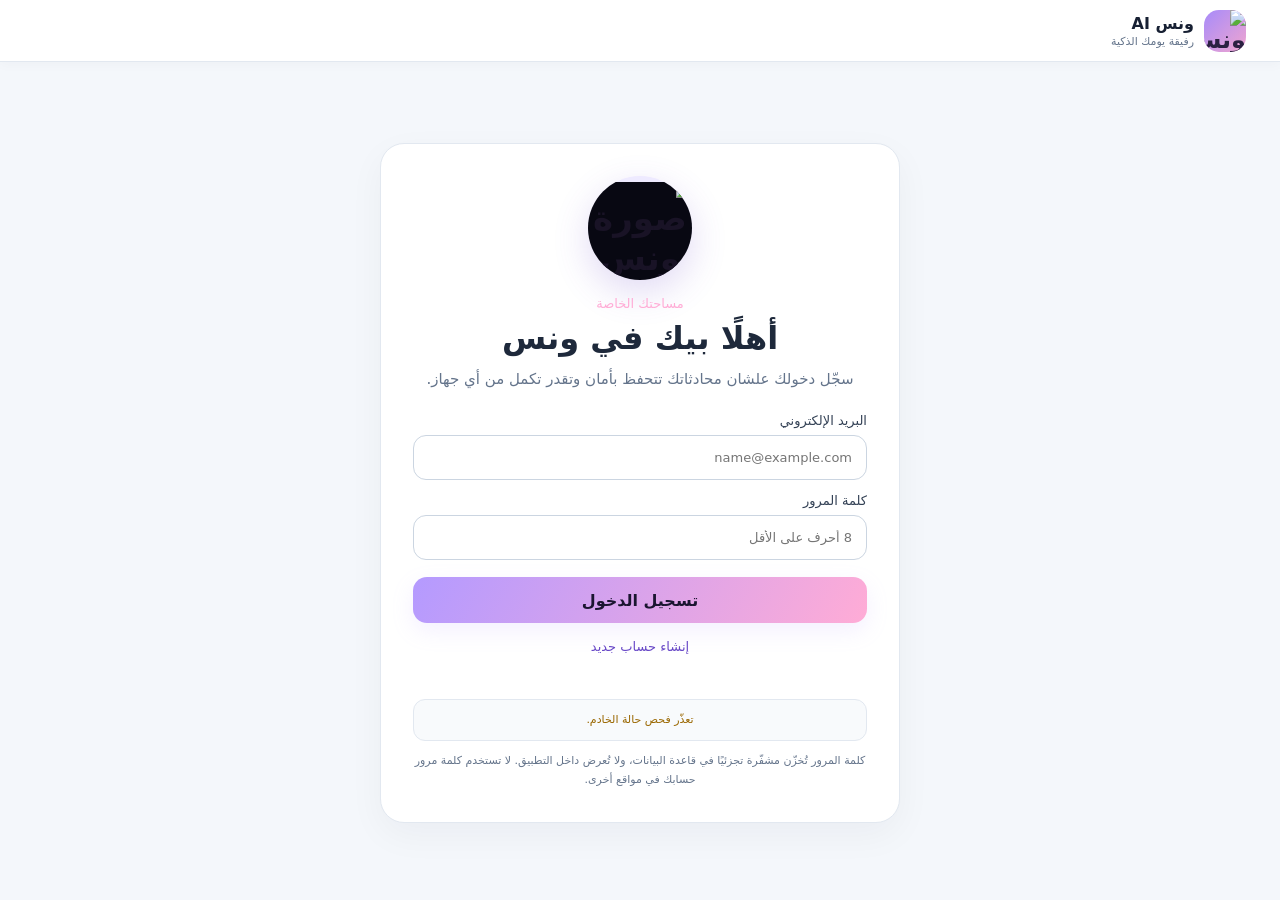
==== commit 5663058b: "Add live voice call control to feature branch and synchronize HTML fallbacks" ====
--- a/public/index.html
+++ b/public/index.html
@@ -56,7 +56,7 @@
 </aside>
 
 <section class="panel">
-  <div class="section-head"><div class="chat-title-wrap"><button id="toggleConversationSidebarBtn" class="sidebar-toggle-btn" type="button" aria-label="عرض المحادثات">☰</button><div><h2 id="activeConversationTitle">الدردشة مع ونس</h2><p id="accountLabel">محادثتك محفوظة في حسابك</p></div></div><div class="chat-head-actions"><button id="newConversationQuickBtn" class="text-btn" type="button">＋ جديد</button><button id="notificationsBtn" class="notification-toggle" type="button" aria-expanded="false" aria-label="مركز الإشعارات" hidden>🔔 <span id="notificationCount">0</span></button></div></div>
+  <div class="section-head"><div class="chat-title-wrap"><button id="toggleConversationSidebarBtn" class="sidebar-toggle-btn" type="button" aria-label="عرض المحادثات">☰</button><div><h2 id="activeConversationTitle">الدردشة مع ونس</h2><p id="accountLabel">محادثتك محفوظة في حسابك</p></div></div><div class="chat-head-actions"><button id="newConversationQuickBtn" class="text-btn" type="button">＋ جديد</button><button id="voiceCallBtn" class="text-btn voice-call-btn" type="button" aria-pressed="false" aria-label="بدء أو إنهاء مكالمة صوتية مباشرة" hidden>🎧 مكالمة صوتية</button><button id="notificationsBtn" class="notification-toggle" type="button" aria-expanded="false" aria-label="مركز الإشعارات" hidden>🔔 <span id="notificationCount">0</span></button></div></div>
   <section id="notificationsPanel" class="notification-center" hidden>
     <div class="notification-heading"><strong>مركز الإشعارات</strong><button id="markNotificationsReadBtn" type="button">تحديد الكل كمقروء</button></div>
     <div id="notificationList" class="notification-list"><p class="notification-empty">لا توجد إشعارات بعد.</p></div>
--- a/style.css
+++ b/style.css
@@ -367,3 +367,45 @@
   .chat-title-wrap{gap:6px}
   .sidebar-toggle-btn{width:33px;height:33px;flex-basis:33px}
 }
+
+
+/* ChatGPT-style rich assistant responses */
+.bubble-text{min-width:0;line-height:1.82;overflow-wrap:anywhere}
+.bubble-text>p{margin:0 0 10px}
+.bubble-text>p:last-child{margin-bottom:0}
+.bubble-text h1,.bubble-text h2,.bubble-text h3,.bubble-text h4{margin:15px 0 8px;color:#1f2937;line-height:1.45;font-weight:800}
+.bubble-text h1{font-size:1.35em}
+.bubble-text h2{font-size:1.22em}
+.bubble-text h3{font-size:1.12em}
+.bubble-text ul,.bubble-text ol{margin:7px 0 12px;padding-inline-start:24px}
+.bubble-text li{margin:4px 0;padding-inline-start:3px}
+.bubble-text blockquote{margin:10px 0;padding:7px 13px;border-inline-start:3px solid #9a83dd;background:#f7f5fd;border-radius:8px;color:#475569}
+.bubble-text blockquote p{margin:0 0 5px}
+.bubble-text blockquote p:last-child{margin-bottom:0}
+.bubble-text hr{border:0;border-top:1px solid #e2e8f0;margin:15px 0}
+.inline-code{display:inline-block;padding:1px 6px;border:1px solid #e2e8f0;border-radius:6px;background:#f1f5f9;color:#7c315a;font: .9em/1.7 ui-monospace,SFMono-Regular,Consolas,monospace;direction:ltr;unicode-bidi:isolate}
+.markdown-code-block{margin:10px 0;border:1px solid #dbe3ef;border-radius:13px;overflow:hidden;background:#111827;color:#e5e7eb;direction:ltr;text-align:left}
+.markdown-code-heading{display:flex;align-items:center;justify-content:space-between;gap:9px;padding:7px 10px;border-bottom:1px solid #ffffff18;background:#1f2937;color:#cbd5e1;font:11px/1.5 ui-monospace,SFMono-Regular,Consolas,monospace}
+.markdown-code-copy{padding:5px 9px;border:1px solid #ffffff25;border-radius:8px;background:#ffffff0b;color:#e5e7eb;font:inherit;cursor:pointer}
+.markdown-code-copy:hover{background:#ffffff18}
+.markdown-code-block pre{max-width:100%;margin:0;padding:12px;overflow:auto;white-space:pre;tab-size:2;font:12px/1.7 ui-monospace,SFMono-Regular,Consolas,monospace}
+.markdown-code-block pre code{font:inherit;color:inherit}
+.markdown-table-wrap{max-width:100%;margin:10px 0;overflow-x:auto;border:1px solid #e2e8f0;border-radius:10px}
+.markdown-table{width:100%;min-width:260px;border-collapse:collapse;font-size:12px;text-align:right}
+.markdown-table th,.markdown-table td{padding:8px 10px;border-bottom:1px solid #e8edf4;vertical-align:top}
+.markdown-table th{background:#f1edff;color:#46357e;font-weight:800}
+.markdown-table tr:last-child td{border-bottom:0}
+.markdown-table td{color:#334155}
+.message-copy-btn{display:inline-flex;align-items:center;justify-content:center;margin:9px 0 0 7px;padding:6px 10px;border:1px solid #dbe3ef;border-radius:9px;background:#fff;color:#64748b;font:inherit;font-size:11px;cursor:pointer}
+.message-copy-btn:hover{background:#f8fafc;color:#49368f}
+.message-copy-btn:disabled{opacity:.55}
+@media(max-width:480px){
+  .markdown-code-block pre{font-size:11px;padding:10px}
+  .markdown-table{font-size:11px}
+  .markdown-table th,.markdown-table td{padding:7px 8px}
+}
+
+.message-retry-actions{display:flex;flex-wrap:wrap;gap:7px;margin:9px 0 0}
+.message-retry-actions button{padding:6px 10px;border:1px solid #dbe3ef;border-radius:9px;background:#fff;color:#64748b;font:inherit;font-size:11px;cursor:pointer}
+.message-retry-actions button:hover{background:#f7f5fd;color:#49368f}
+.message-retry-actions button:disabled{opacity:.5;cursor:wait}
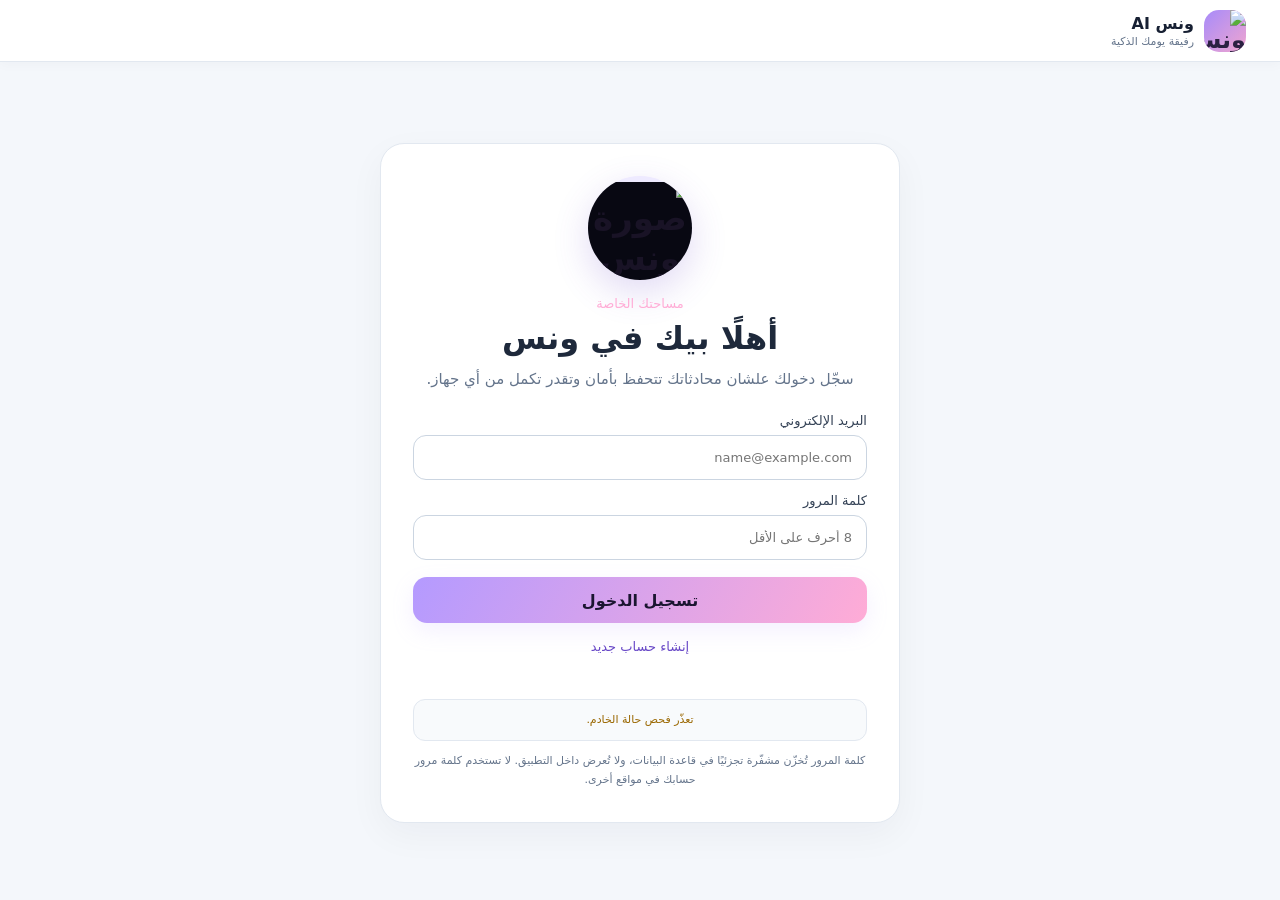
==== commit dbbd3202: "Bust browser cache for updated Wens app script" ====
--- a/public/index.html
+++ b/public/index.html
@@ -56,7 +56,7 @@
 </aside>
 
 <section class="panel">
-  <div class="section-head"><div class="chat-title-wrap"><button id="toggleConversationSidebarBtn" class="sidebar-toggle-btn" type="button" aria-label="عرض المحادثات">☰</button><div><h2 id="activeConversationTitle">الدردشة مع ونس</h2><p id="accountLabel">محادثتك محفوظة في حسابك</p></div></div><div class="chat-head-actions"><button id="newConversationQuickBtn" class="text-btn" type="button">＋ جديد</button><button id="voiceCallBtn" class="text-btn voice-call-btn" type="button" aria-pressed="false" aria-label="بدء أو إنهاء مكالمة صوتية مباشرة" hidden>🎧 مكالمة صوتية</button><button id="notificationsBtn" class="notification-toggle" type="button" aria-expanded="false" aria-label="مركز الإشعارات" hidden>🔔 <span id="notificationCount">0</span></button></div></div>
+  <div class="section-head"><div class="chat-title-wrap"><button id="toggleConversationSidebarBtn" class="sidebar-toggle-btn" type="button" aria-label="عرض المحادثات">☰</button><div><h2 id="activeConversationTitle">الدردشة مع ونس</h2><p id="accountLabel">محادثتك محفوظة في حسابك</p></div></div><div class="chat-head-actions"><button id="newConversationQuickBtn" class="text-btn" type="button">＋ جديد</button><button id="notificationsBtn" class="notification-toggle" type="button" aria-expanded="false" aria-label="مركز الإشعارات" hidden>🔔 <span id="notificationCount">0</span></button></div></div>
   <section id="notificationsPanel" class="notification-center" hidden>
     <div class="notification-heading"><strong>مركز الإشعارات</strong><button id="markNotificationsReadBtn" type="button">تحديد الكل كمقروء</button></div>
     <div id="notificationList" class="notification-list"><p class="notification-empty">لا توجد إشعارات بعد.</p></div>
@@ -124,5 +124,5 @@
 </section>
 </main>
 <footer>ونس AI • نسخة تطويرية</footer>
-<script src="app.js"></script>
+<script src="app.js?v=20261122-admin-entry-fix"></script>
 </body></html>
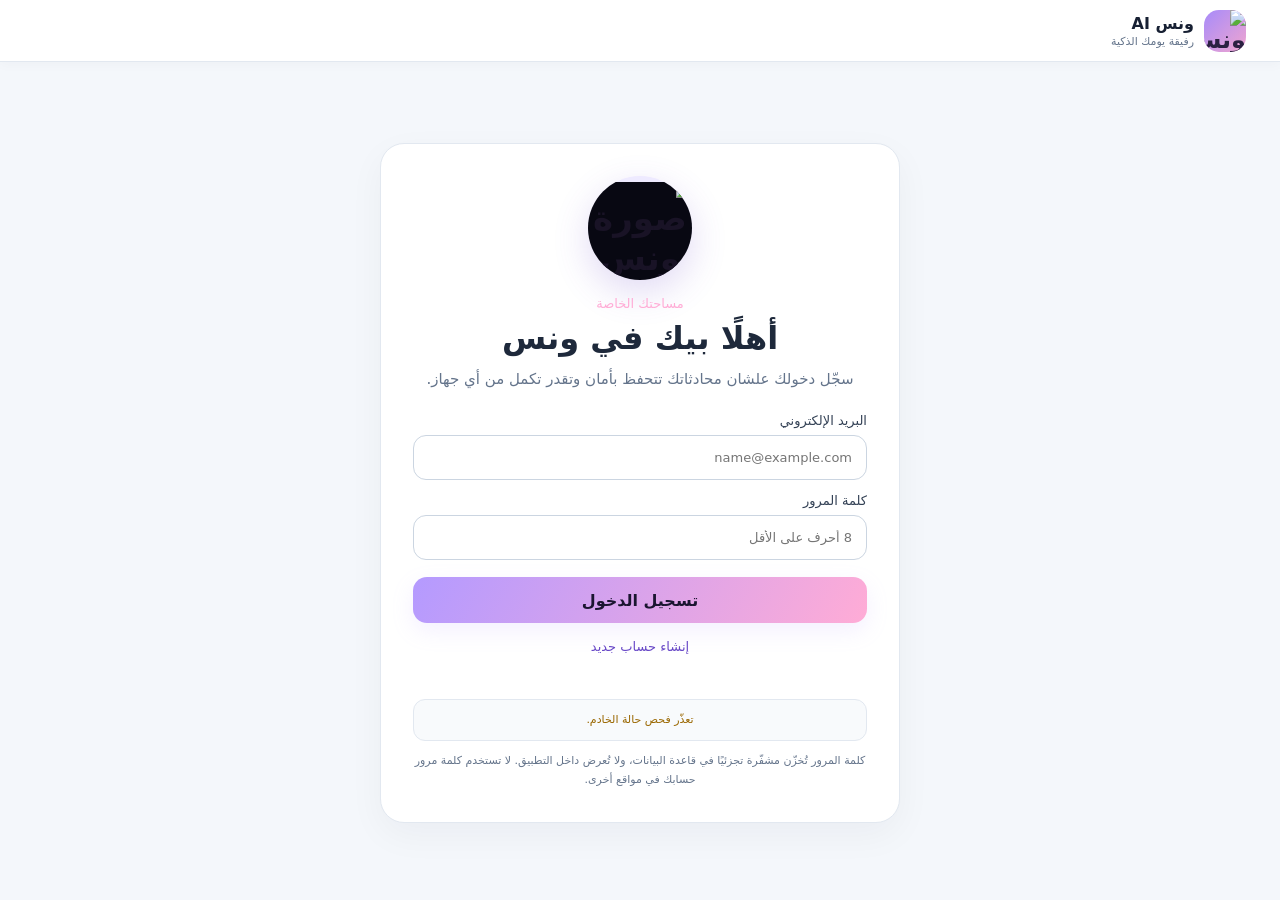
==== commit fab143a8: "Sync published HTML with fullscreen chat layout" ====
--- a/public/index.html
+++ b/public/index.html
@@ -8,7 +8,7 @@
 <meta name="robots" content="index,follow,max-image-preview:large">
 <link rel="canonical" href="https://wens-ai-backend-b142.naqashy1.workers.dev/">
 <link rel="manifest" href="/manifest.json">
-<link rel="stylesheet" href="/style.css">
+<link rel="stylesheet" href="/style.css?v=20261123-fullscreen-chat">
 <meta property="og:type" content="website">
 <meta property="og:locale" content="ar_EG">
 <meta property="og:site_name" content="ونس AI">
@@ -20,7 +20,7 @@
 <script type="application/ld+json">
 {"@context":"https://schema.org","@type":"SoftwareApplication","name":"ونس AI","alternateName":"Wens AI","applicationCategory":"UtilitiesApplication","operatingSystem":"Web, Android, iOS","inLanguage":"ar-EG","description":"رفيقة ذكية للمحادثة والمساعدة باللغة العربية واللهجة المصرية.","url":"https://wens-ai-backend-b142.naqashy1.workers.dev/"}
 </script>
-<style>.messages{max-height:min(60vh,620px);min-height:150px;overflow:auto}.bubble-text{white-space:pre-wrap;overflow-wrap:anywhere}.bubble-text a{color:#6246b4;text-decoration:underline;overflow-wrap:anywhere}.execution-trace{margin-top:10px;padding-top:8px;border-top:1px solid #e2e8f0;color:#6848c7;font-size:11px}.execution-trace summary{cursor:pointer}.execution-trace ul{margin:7px 0 0;padding-inline-start:20px;color:#64748b;line-height:1.8}.admin-inline-panel{margin-top:14px;padding:14px}.admin-inline-panel iframe{display:block;width:100%;height:82vh;min-height:760px;border:1px solid #ffffff18;border-radius:16px;background:#101020}@media(max-width:480px){.admin-inline-panel{padding:9px}.admin-inline-panel iframe{height:82vh;min-height:720px}}.owner-avatar-entry{overflow:hidden;padding:0}.wens-brand-avatar{display:block;width:100%;height:100%;object-fit:cover;border-radius:inherit}.auth-avatar-wrap{width:104px;height:104px;border-radius:50%;padding:0;overflow:hidden;background:#eeeaff;box-shadow:0 12px 36px #6848c733}.auth-avatar-wrap img{display:block;width:100%;height:100%;object-fit:cover}</style>
+<style>.bubble-text{white-space:pre-wrap;overflow-wrap:anywhere}.bubble-text a{color:#6246b4;text-decoration:underline;overflow-wrap:anywhere}.execution-trace{margin-top:10px;padding-top:8px;border-top:1px solid #e2e8f0;color:#6848c7;font-size:11px}.execution-trace summary{cursor:pointer}.execution-trace ul{margin:7px 0 0;padding-inline-start:20px;color:#64748b;line-height:1.8}.admin-inline-panel{margin-top:14px;padding:14px}.admin-inline-panel iframe{display:block;width:100%;height:82vh;min-height:760px;border:1px solid #ffffff18;border-radius:16px;background:#101020}@media(max-width:480px){.admin-inline-panel{padding:9px}.admin-inline-panel iframe{height:82vh;min-height:720px}}.owner-avatar-entry{overflow:hidden;padding:0}.wens-brand-avatar{display:block;width:100%;height:100%;object-fit:cover;border-radius:inherit}.auth-avatar-wrap{width:104px;height:104px;border-radius:50%;padding:0;overflow:hidden;background:#eeeaff;box-shadow:0 12px 36px #6848c733}.auth-avatar-wrap img{display:block;width:100%;height:100%;object-fit:cover}</style>
 </head>
 <body>
 <header class="topbar">
--- a/style.css
+++ b/style.css
@@ -409,3 +409,119 @@
 .message-retry-actions button{padding:6px 10px;border:1px solid #dbe3ef;border-radius:9px;background:#fff;color:#64748b;font:inherit;font-size:11px;cursor:pointer}
 .message-retry-actions button:hover{background:#f7f5fd;color:#49368f}
 .message-retry-actions button:disabled{opacity:.5;cursor:wait}
+
+
+/* Wens full-screen conversation workspace */
+@supports (height: 100dvh) {
+  body:has(#appRoot:not([hidden])) { height:100dvh; min-height:0; overflow:hidden; display:flex; flex-direction:column; }
+}
+body:has(#appRoot:not([hidden])) { min-height:100vh; overflow:hidden; }
+body:has(#appRoot:not([hidden])) .topbar { position:relative; top:auto; flex:0 0 auto; }
+body:has(#appRoot:not([hidden])) .app {
+  display:flex; flex:1 1 auto; flex-direction:column; width:100%; max-width:none;
+  min-height:0; height:0; margin:0; padding:0;
+}
+#appRoot:not([hidden]) {
+  display:flex; flex:1 1 auto; flex-direction:row; align-items:stretch; gap:0;
+  width:100%; min-width:0; min-height:0; height:100%; overflow:hidden;
+}
+#appRoot>.conversation-sidebar {
+  flex:0 0 286px; width:286px; min-height:0; height:100%;
+  border:0; border-inline-start:1px solid #ffffff18; border-radius:0;
+  box-shadow:none; background:#11111f; color:#f7f5ff;
+}
+#appRoot .conversation-sidebar-head { border-bottom-color:#ffffff14; }
+#appRoot .conversation-sidebar-title,
+#appRoot .conversation-open-btn strong { color:#f7f5ff; }
+#appRoot .conversation-search { background:#ffffff08; border-color:#ffffff18; }
+#appRoot .conversation-search input { color:#f7f5ff; }
+#appRoot .conversation-item.active { background:#a28bff18; border-color:#a28bff35; }
+#appRoot .conversation-open-btn { color:#f7f5ff; }
+#appRoot .conversation-open-btn span,
+#appRoot .conversation-item-actions button { color:#aaa5c2; }
+#appRoot>.panel {
+  display:flex; flex:1 1 0; flex-direction:column; width:0; min-width:0;
+  min-height:0; height:100%; margin:0; padding:0 clamp(16px,3vw,42px);
+  border:0; border-radius:0; box-shadow:none; background:transparent;
+}
+#appRoot>.panel>.section-head {
+  flex:0 0 auto; width:100%; min-height:66px; margin:0 auto;
+  border-bottom:1px solid #ffffff12; padding:12px 0;
+}
+#appRoot>.panel>.section-head h2 { font-size:16px; }
+#appRoot>.panel>.section-head p { font-size:11px; }
+#appRoot .sidebar-toggle-btn,
+#appRoot .notification-toggle { background:#ffffff0b; border-color:#ffffff20; color:#e7ddff; }
+#appRoot #newConversationQuickBtn { color:#d6c8ff; }
+#appRoot .messages {
+  display:flex; flex:1 1 auto; flex-direction:column; gap:22px;
+  width:min(100%,900px); min-height:0; max-height:none; height:auto;
+  margin:0 auto; padding:28px 10px 24px; overflow-x:hidden; overflow-y:auto;
+  overscroll-behavior:contain; scroll-behavior:smooth;
+}
+#appRoot .message { width:100%; align-items:flex-start; gap:12px; }
+#appRoot .message .bubble { max-width:min(88%,780px); padding:13px 16px; font-size:14px; line-height:1.85; }
+#appRoot .message.user .bubble { margin-inline-start:auto; }
+#appRoot .mini-avatar { flex:0 0 34px; width:34px; height:34px; border-radius:50%; }
+#appRoot .chat-composer {
+  flex:0 0 auto; width:min(100%,900px); margin:0 auto;
+  padding:12px 0 max(12px,env(safe-area-inset-bottom));
+  background:transparent;
+}
+#appRoot .chat-form {
+  align-items:center; gap:9px; padding:8px 9px;
+  border:1px solid #ffffff25; border-radius:24px; background:#171725;
+  box-shadow:0 10px 32px #00000025;
+}
+#appRoot .chat-form input {
+  flex:1 1 auto; min-height:42px; padding:10px 12px; border:0;
+  border-radius:15px; background:transparent; color:#fbf9ff; font-size:14px;
+}
+#appRoot .chat-form input:focus { border:0; box-shadow:none; }
+#appRoot .chat-form input::placeholder { color:#9691aa; }
+#appRoot .send-btn { min-height:40px; min-width:66px; border-radius:15px; }
+#appRoot .attach-menu-btn,
+#appRoot .voice-input-btn {
+  flex:0 0 40px; width:40px; height:40px; border-radius:50%;
+  border:1px solid #ffffff20; background:#ffffff0a; color:#eee8ff;
+}
+#appRoot>.panel>.disclaimer {
+  flex:0 0 auto; width:min(100%,900px); margin:0 auto;
+  padding:0 0 9px; text-align:center; font-size:10px;
+}
+#appRoot .voice-status,
+#appRoot .voice-player-dock,
+#appRoot .attachment-status { width:min(100%,900px); margin-inline:auto; }
+body:has(#appRoot:not([hidden])) footer { display:none; }
+@media(max-width:760px) {
+  body:has(#appRoot:not([hidden])) .topbar { padding-top:max(9px,env(safe-area-inset-top)); padding-bottom:9px; }
+  body:has(#appRoot:not([hidden])) .app { padding:0; }
+  #appRoot:not([hidden]) { position:relative; flex-direction:row; }
+  #appRoot>.conversation-sidebar {
+    position:absolute; z-index:90; top:0; right:0; bottom:0;
+    width:min(86vw,310px); max-width:none; height:100%;
+    flex:0 0 min(86vw,310px); border:1px solid #ffffff1c;
+    border-radius:0 0 0 18px; transform:translateX(112%);
+    background:#151422; box-shadow:0 18px 55px #0008;
+  }
+  #appRoot>.conversation-sidebar.open { transform:translateX(0); }
+  #appRoot>.panel { width:100%; flex:1 1 auto; padding:0 12px; }
+  #appRoot>.panel>.section-head { min-height:58px; }
+  #appRoot .messages { padding:20px 2px 16px; gap:17px; }
+  #appRoot .message .bubble { max-width:calc(100% - 44px); padding:11px 13px; font-size:14px; }
+  #appRoot .chat-composer { padding-top:9px; padding-bottom:max(10px,env(safe-area-inset-bottom)); }
+  #appRoot .chat-form { gap:6px; padding:6px; border-radius:21px; }
+  #appRoot .chat-form input { font-size:16px; min-height:40px; }
+  #appRoot .send-btn { min-width:54px; padding:0 10px; }
+  #appRoot .attach-menu-btn,
+  #appRoot .voice-input-btn { flex-basis:36px; width:36px; height:36px; }
+  #appRoot>.panel>.disclaimer { font-size:9px; padding-bottom:6px; }
+}
+@media(max-width:380px) {
+  #appRoot>.panel { padding-inline:8px; }
+  #appRoot .chat-head-actions { gap:3px; }
+  #appRoot .messages { padding-inline:0; }
+}
+@supports not (height: 100dvh) {
+  body:has(#appRoot:not([hidden])) { height:100vh; }
+}
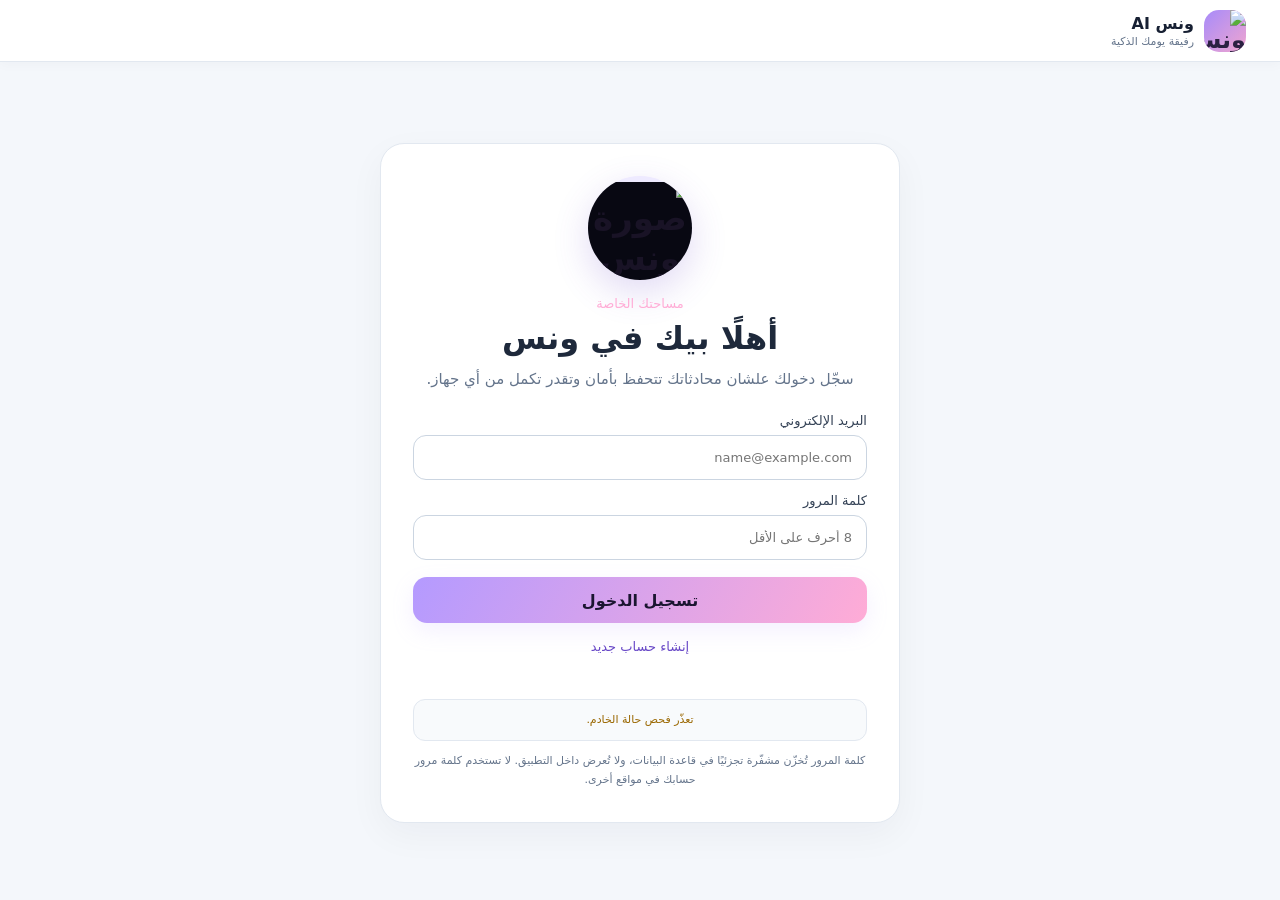
==== commit 9584f424: "Make Wens chat full screen * Make Wens chat load as a full-screen conversation workspace  * Add resp" ====
(no text change in the page or its own stylesheets)
